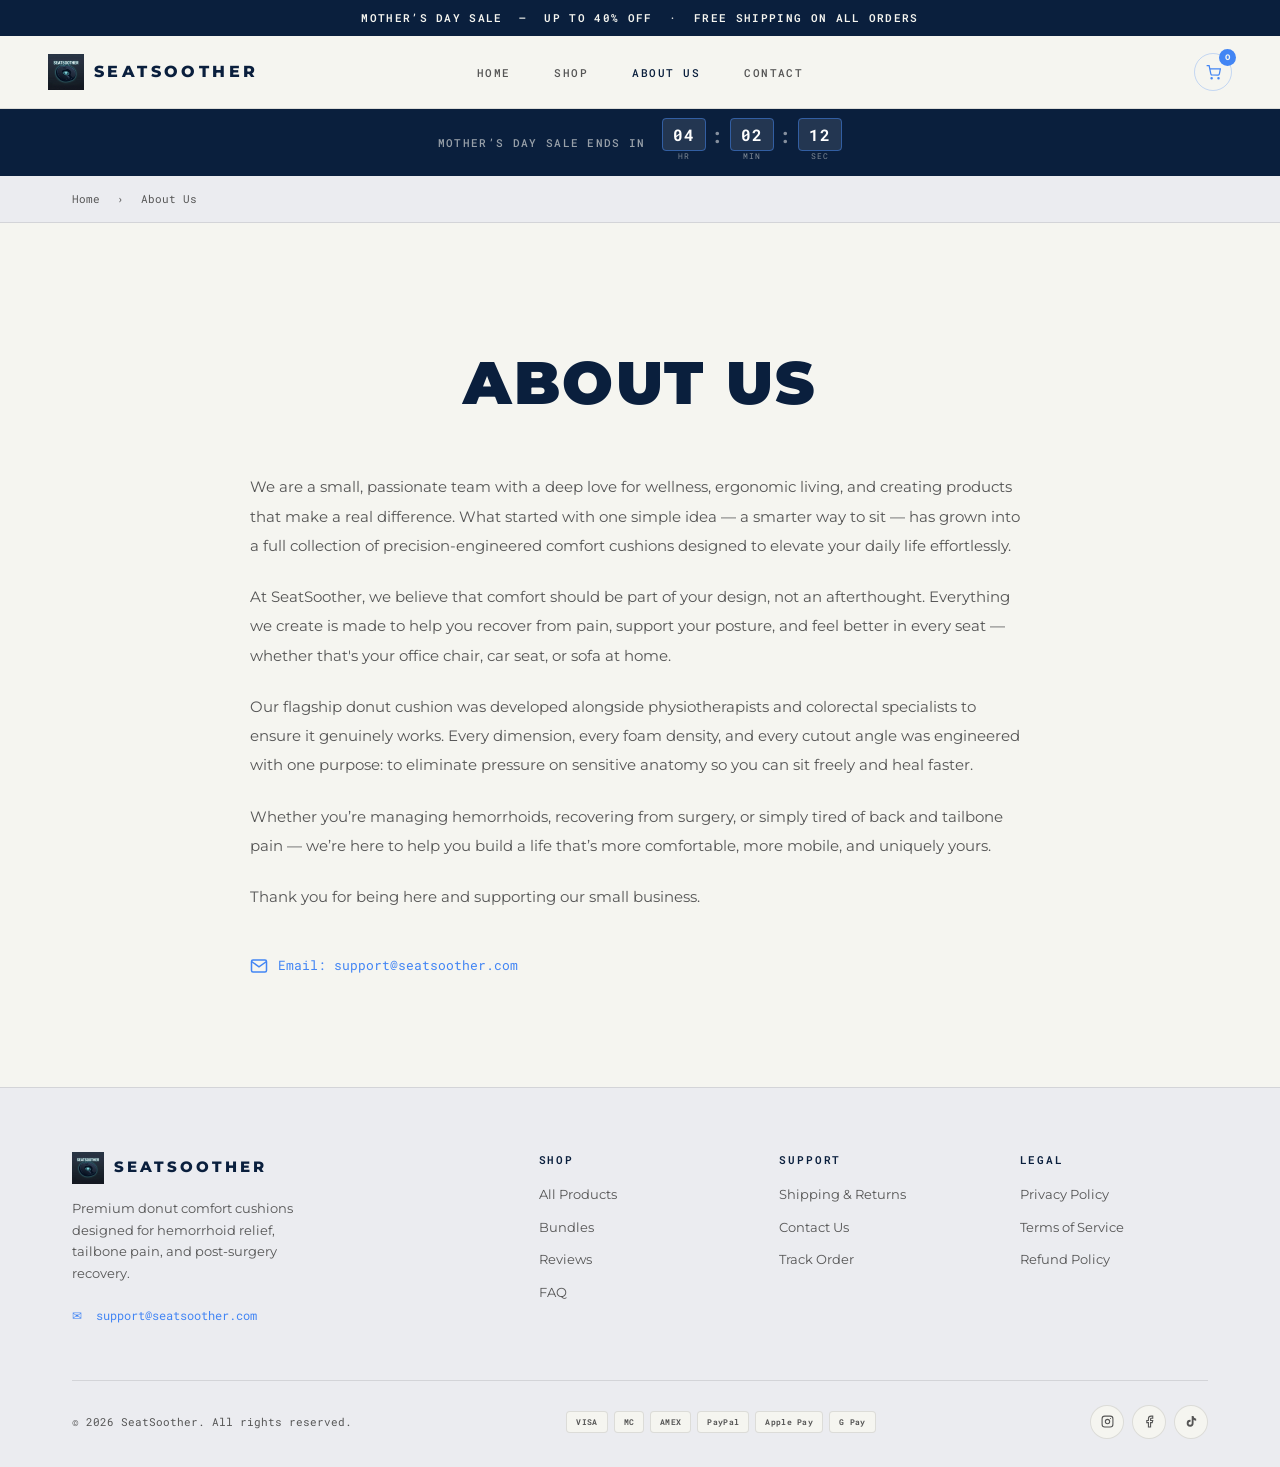
==== about.html @ 5a7e80be "Initial commit: SeatSoother e-commerce website Co-Authored-By: Claude Sonnet 4.6 <noreply@anthropic." ====
<!DOCTYPE html>
<html lang="en">
<head>
  <meta charset="UTF-8" />
  <meta name="viewport" content="width=device-width, initial-scale=1.0" />
  <title>About Us | SeatSoother</title>
  <meta name="description" content="Learn about the story behind SeatSoother — a brand dedicated to helping people sit in comfort and recover faster." />
  <link rel="preconnect" href="https://fonts.googleapis.com" />
  <link rel="preconnect" href="https://fonts.gstatic.com" crossorigin />
  <link href="https://fonts.googleapis.com/css2?family=Montserrat:wght@400;500;600;700;800;900&family=Roboto+Mono:wght@400;500;600&display=swap" rel="stylesheet" />
  <link rel="stylesheet" href="styles.css" />
</head>
<body>

<!-- ═══ ANNOUNCEMENT BAR ═══ -->
<div class="ann-bar">
  Mother&rsquo;s Day Sale &nbsp;&mdash;&nbsp; Up to 40% OFF &nbsp;&middot;&nbsp; Free Shipping on All Orders
</div>

<!-- ═══ NAVBAR ═══ -->
<nav class="navbar">
  <div class="navbar-inner">
    <a href="index.html" class="nav-logo">
      <img src="Brand_assets/Logo1.PNG.png" alt="SeatSoother" />
      <span class="nav-logo-text">SeatSoother</span>
    </a>
    <ul class="nav-links">
      <li><a href="index.html">Home</a></li>
      <li><a href="index.html">Shop</a></li>
      <li><a href="about.html" class="active">About Us</a></li>
      <li><a href="contact.html">Contact</a></li>
    </ul>
    <div class="nav-actions">
      <a href="shop.html" class="nav-cart" aria-label="Cart">
        <svg width="15" height="15" viewBox="0 0 24 24" fill="none" stroke="currentColor" stroke-width="2"><circle cx="9" cy="21" r="1"/><circle cx="20" cy="21" r="1"/><path d="M1 1h4l2.68 13.39a2 2 0 0 0 2 1.61h9.72a2 2 0 0 0 2-1.61L23 6H6"/></svg>
        <span class="nav-cart-badge" id="cartCount">0</span>
      </a>
      <button class="hamburger" id="hamburger" aria-label="Open menu">
        <span></span><span></span><span></span>
      </button>
    </div>
  </div>
</nav>

<!-- ═══ MOBILE NAV ═══ -->
<div class="mobile-nav" id="mobileNav">
  <button class="mobile-close" id="mobileClose">&times;</button>
  <a href="index.html" class="mobile-link">Home</a>
  <a href="index.html" class="mobile-link">Shop</a>
  <a href="about.html" class="mobile-link">About Us</a>
  <a href="contact.html" class="mobile-link">Contact</a>
  <a href="shop.html" class="btn btn-blue mobile-link" style="margin-top:10px;font-size:1.4rem;padding:16px 44px;">Shop Now</a>
</div>

<!-- ═══ COUNTDOWN ═══ -->
<div class="cd-banner">
  <span class="cd-label">Mother&rsquo;s Day Sale Ends In</span>
  <div class="cd-timer">
    <div>
      <span class="cd-unit" id="cd-h">04</span>
      <div class="cd-unit-label">HR</div>
    </div>
    <span class="cd-sep" style="font-size:2rem;margin-bottom:14px;">:</span>
    <div>
      <span class="cd-unit" id="cd-m">02</span>
      <div class="cd-unit-label">MIN</div>
    </div>
    <span class="cd-sep" style="font-size:2rem;margin-bottom:14px;">:</span>
    <div>
      <span class="cd-unit" id="cd-s">14</span>
      <div class="cd-unit-label">SEC</div>
    </div>
  </div>
</div>

<!-- ═══ BREADCRUMB ═══ -->
<div class="breadcrumb-bar">
  <div class="container">
    <nav class="breadcrumb">
      <a href="index.html">Home</a>
      <span class="sep">&rsaquo;</span>
      About Us
    </nav>
  </div>
</div>

<!-- ═══ ABOUT US ═══ -->
<section class="section about-section">
  <div class="container">
    <div class="about-content fade-up">
      <h1 class="about-title">About Us</h1>

      <p class="about-text">
        We are a small, passionate team with a deep love for wellness, ergonomic living, and creating products that make a real difference. What started with one simple idea — a smarter way to sit — has grown into a full collection of precision-engineered comfort cushions designed to elevate your daily life effortlessly.
      </p>

      <p class="about-text">
        At SeatSoother, we believe that comfort should be part of your design, not an afterthought. Everything we create is made to help you recover from pain, support your posture, and feel better in every seat — whether that's your office chair, car seat, or sofa at home.
      </p>

      <p class="about-text">
        Our flagship donut cushion was developed alongside physiotherapists and colorectal specialists to ensure it genuinely works. Every dimension, every foam density, and every cutout angle was engineered with one purpose: to eliminate pressure on sensitive anatomy so you can sit freely and heal faster.
      </p>

      <p class="about-text">
        Whether you&rsquo;re managing hemorrhoids, recovering from surgery, or simply tired of back and tailbone pain — we&rsquo;re here to help you build a life that&rsquo;s more comfortable, more mobile, and uniquely yours.
      </p>

      <p class="about-text">
        Thank you for being here and supporting our small business.
      </p>

      <div class="about-email">
        <svg width="18" height="18" viewBox="0 0 24 24" fill="none" stroke="currentColor" stroke-width="2"><rect x="2" y="4" width="20" height="16" rx="2"/><polyline points="22,6 12,13 2,6"/></svg>
        <a href="mailto:support@seatsoother.com">Email: support@seatsoother.com</a>
      </div>
    </div>
  </div>
</section>

<!-- ═══ FOOTER ═══ -->
<footer>
  <div class="footer-inner">
    <div class="footer-grid">
      <div>
        <div class="footer-logo">
          <img src="Brand_assets/Logo1.PNG.png" alt="SeatSoother" />
          <span class="footer-logo-text">SeatSoother</span>
        </div>
        <p class="footer-desc">Premium donut comfort cushions designed for hemorrhoid relief, tailbone pain, and post-surgery recovery.</p>
        <a href="mailto:support@seatsoother.com" class="footer-email">&#9993;&nbsp; support@seatsoother.com</a>
      </div>
      <div>
        <p class="footer-col-title">Shop</p>
        <div class="footer-col-links">
          <a href="shop.html">All Products</a>
          <a href="shop.html">Bundles</a>
          <a href="index.html#reviews">Reviews</a>
          <a href="index.html#faq">FAQ</a>
        </div>
      </div>
      <div>
        <p class="footer-col-title">Support</p>
        <div class="footer-col-links">
          <a href="#">Shipping &amp; Returns</a>
          <a href="contact.html">Contact Us</a>
          <a href="#">Track Order</a>
        </div>
      </div>
      <div>
        <p class="footer-col-title">Legal</p>
        <div class="footer-col-links">
          <a href="#">Privacy Policy</a>
          <a href="#">Terms of Service</a>
          <a href="#">Refund Policy</a>
        </div>
      </div>
    </div>
    <div class="footer-bottom">
      <p class="footer-copy">&copy; 2026 SeatSoother. All rights reserved.</p>
      <div class="payment-icons">
        <span class="payment-icon">VISA</span>
        <span class="payment-icon">MC</span>
        <span class="payment-icon">AMEX</span>
        <span class="payment-icon">PayPal</span>
        <span class="payment-icon">Apple Pay</span>
        <span class="payment-icon">G Pay</span>
      </div>
      <div class="footer-socials">
        <a href="#" class="social-btn" aria-label="Instagram">
          <svg width="13" height="13" viewBox="0 0 24 24" fill="none" stroke="currentColor" stroke-width="2"><rect x="2" y="2" width="20" height="20" rx="5"/><circle cx="12" cy="12" r="4"/><circle cx="17.5" cy="6.5" r="1" fill="currentColor" stroke="none"/></svg>
        </a>
        <a href="#" class="social-btn" aria-label="Facebook">
          <svg width="13" height="13" viewBox="0 0 24 24" fill="none" stroke="currentColor" stroke-width="2"><path d="M18 2h-3a5 5 0 0 0-5 5v3H7v4h3v8h4v-8h3l1-4h-4V7a1 1 0 0 1 1-1h3z"/></svg>
        </a>
        <a href="#" class="social-btn" aria-label="TikTok">
          <svg width="13" height="13" viewBox="0 0 24 24" fill="currentColor"><path d="M19.59 6.69a4.83 4.83 0 01-3.77-4.25V2h-3.45v13.67a2.89 2.89 0 01-2.88 2.5 2.89 2.89 0 01-2.89-2.89 2.89 2.89 0 012.89-2.89c.28 0 .54.04.79.1V9.01a6.33 6.33 0 00-.79-.05 6.34 6.34 0 00-6.34 6.34 6.34 6.34 0 006.34 6.34 6.34 6.34 0 006.33-6.34V8.86a8.17 8.17 0 004.79 1.54V6.96a4.85 4.85 0 01-1.02-.27z"/></svg>
        </a>
      </div>
    </div>
  </div>
</footer>

<script>
(function () {
  'use strict';

  /* ── Countdown (persists across pages via localStorage) ── */
  var CD_KEY = 'ss_cd_end';
  var stored = localStorage.getItem(CD_KEY);
  var end;
  if (stored && parseInt(stored, 10) > Date.now()) {
    end = new Date(parseInt(stored, 10));
  } else {
    end = new Date(Date.now() + 4 * 3600000 + 2 * 60000 + 14000);
    localStorage.setItem(CD_KEY, end.getTime().toString());
  }
  function tick() {
    var diff = Math.max(0, end - Date.now());
    document.getElementById('cd-h').textContent = String(Math.floor(diff / 3600000)).padStart(2, '0');
    document.getElementById('cd-m').textContent = String(Math.floor((diff % 3600000) / 60000)).padStart(2, '0');
    document.getElementById('cd-s').textContent = String(Math.floor((diff % 60000) / 1000)).padStart(2, '0');
  }
  tick(); setInterval(tick, 1000);

  /* ── Cart badge ── */
  document.getElementById('cartCount').textContent = localStorage.getItem('ss_cart') || '0';

  /* ── Mobile nav ── */
  document.getElementById('hamburger').addEventListener('click', function () { document.getElementById('mobileNav').classList.add('active'); });
  document.getElementById('mobileClose').addEventListener('click', function () { document.getElementById('mobileNav').classList.remove('active'); });
  document.querySelectorAll('.mobile-link').forEach(function (l) { l.addEventListener('click', function () { document.getElementById('mobileNav').classList.remove('active'); }); });

  /* ── Scroll reveal ── */
  var observer = new IntersectionObserver(function (entries) {
    entries.forEach(function (entry) {
      if (entry.isIntersecting) { entry.target.classList.add('visible'); observer.unobserve(entry.target); }
    });
  }, { threshold: 0.07 });
  document.querySelectorAll('.fade-up').forEach(function (el) { observer.observe(el); });
})();
</script>
</body>
</html>
---- styles.css ----
/* ── RESET ── */
*, *::before, *::after { box-sizing: border-box; margin: 0; padding: 0; }

/* ── COLOR SWATCHES ── */
.color-row { display: flex; align-items: center; gap: 12px; margin-bottom: 24px; flex-wrap: wrap; }
.color-row-label { font-family: var(--mono); font-size: 1rem; letter-spacing: .16em; text-transform: uppercase; color: var(--muted); margin-right: 4px; }
.swatch { width: 32px; height: 32px; border-radius: 50%; border: 2.5px solid transparent; cursor: pointer; transition: transform .2s; outline: 2.5px solid transparent; outline-offset: 3px; flex-shrink: 0; }
.swatch.active { outline-color: var(--blue); }
.swatch:hover { transform: scale(1.12); }
.swatch-black { background: #111; }
.swatch-navy  { background: var(--dark-blue); }
.color-selected-name { font-family: var(--mono); font-size: 1.15rem; color: var(--dark-blue); font-weight: 600; }

:root {
  --blue:      #4285F4;
  --dark-blue: #0A1F3D;
  --white:     #F5F5F0;
  --black:     #000000;
  --grey:      #ebecf0;
  --blue-dim:  rgba(66,133,244,.1);
  --blue-mid:  rgba(66,133,244,.3);
  --muted:     #555555;
  --border:    rgba(0,0,0,.1);
  --border-b:  rgba(66,133,244,.28);
  --font:      'Montserrat', sans-serif;
  --mono:      'Roboto Mono', monospace;
}

html { scroll-behavior: smooth; font-size: 10px; }
body {
  background: var(--white);
  color: var(--black);
  font-family: var(--font);
  font-size: 1.5rem;
  font-weight: 400;
  line-height: 1.65;
  overflow-x: hidden;
  -webkit-font-smoothing: antialiased;
}
a { color: inherit; text-decoration: none; transition: opacity .2s; }
img { display: block; max-width: 100%; }
ul { list-style: none; }

/* ── ANNOUNCEMENT BAR ── */
.ann-bar {
  background: var(--dark-blue);
  color: var(--white);
  text-align: center;
  padding: 9px 16px;
  font-family: var(--mono);
  font-size: 1.1rem;
  font-weight: 600;
  letter-spacing: .12em;
  text-transform: uppercase;
}

/* ── NAVBAR ── */
.navbar {
  background: var(--white);
  border-bottom: 1px solid var(--border);
  position: sticky;
  top: 0;
  z-index: 500;
}
.navbar-inner {
  max-width: 1360px;
  margin: 0 auto;
  padding: 0 48px;
  display: flex;
  align-items: center;
  justify-content: space-between;
  height: 72px;
}
.nav-logo { display: flex; align-items: center; gap: 10px; min-width: 180px; }
.nav-logo img { height: 36px; width: auto; }
.nav-logo-text {
  font-family: var(--font);
  font-size: 1.55rem;
  font-weight: 800;
  letter-spacing: .22em;
  text-transform: uppercase;
  color: var(--dark-blue);
}
.nav-links {
  display: flex;
  gap: 44px;
  position: absolute;
  left: 50%;
  transform: translateX(-50%);
}
.nav-links a {
  font-family: var(--mono);
  font-size: 1.05rem;
  font-weight: 500;
  letter-spacing: .14em;
  text-transform: uppercase;
  color: var(--muted);
  transition: color .2s;
}
.nav-links a:hover, .nav-links a.active { color: var(--dark-blue); opacity: 1; }
.nav-actions { display: flex; align-items: center; gap: 16px; min-width: 180px; justify-content: flex-end; }
.nav-cart {
  width: 38px; height: 38px;
  border: 1.5px solid var(--border-b);
  border-radius: 50%;
  display: flex; align-items: center; justify-content: center;
  color: var(--blue);
  position: relative;
  transition: border-color .2s;
}
.nav-cart:hover { border-color: var(--blue); opacity: 1; }
.nav-cart-badge {
  position: absolute; top: -5px; right: -5px;
  background: var(--blue);
  color: var(--white);
  font-size: .8rem; font-weight: 700;
  width: 17px; height: 17px;
  border-radius: 50%;
  display: flex; align-items: center; justify-content: center;
}
.hamburger { display: none; flex-direction: column; gap: 5px; background: none; border: none; padding: 4px; cursor: pointer; }
.hamburger span { width: 22px; height: 1.5px; background: var(--dark-blue); border-radius: 2px; display: block; }

/* ── COUNTDOWN ── */
.cd-banner {
  background: var(--dark-blue);
  color: var(--white);
  padding: 10px 16px;
  display: flex; align-items: center; justify-content: center;
  gap: 16px;
  font-family: var(--mono);
  font-size: 1.1rem;
  font-weight: 600;
  letter-spacing: .12em;
  text-transform: uppercase;
}
.cd-label { color: rgba(245,245,240,.6); font-weight: 500; }
.cd-timer { display: flex; align-items: center; gap: 5px; }
.cd-unit {
  background: rgba(255,255,255,.1);
  border: 1px solid rgba(66,133,244,.5);
  border-radius: 4px;
  padding: 5px 10px;
  font-size: 1.6rem;
  font-weight: 700;
  color: #fff;
  min-width: 36px;
  text-align: center;
}
.cd-sep { color: rgba(255,255,255,.5); }
.cd-unit-label { font-size: .8rem; font-weight: 400; letter-spacing: .14em; color: rgba(245,245,240,.5); text-align: center; margin-top: 2px; }

/* ── HERO ── */
.hero {
  display: flex;
  height: calc(100vh - 112px);
  min-height: 540px;
  max-height: 900px;
  overflow: hidden;
  position: relative;
}
.hero-left {
  width: 42%;
  background: var(--white);
  border-right: 1px solid var(--border);
  display: flex;
  flex-direction: column;
  justify-content: center;
  gap: 0;
  padding: 60px 60px 60px 72px;
  flex-shrink: 0;
  position: relative;
  z-index: 1;
}

/* ── HERO WAVE ANIMATION ── */
.hero-wave-bg { position: absolute; inset: 0; overflow: hidden; pointer-events: none; z-index: 0; }
.wave-svg { position: absolute; width: 200%; left: 0; height: 100px; }
.wl-1 { top: 16%; opacity: .11; animation: wdrift 18s linear infinite; }
.wl-2 { top: 48%; opacity: .08; animation: wdrift 13s linear infinite reverse; }
.wl-3 { top: 74%; opacity: .06; animation: wdrift  9s linear infinite; }
@keyframes wdrift { from { transform: translateX(0); } to { transform: translateX(-50%); } }

/* ── HERO SALE BADGE ── */
.hero-sale-badge { display: inline-flex; align-items: center; gap: 9px; background: var(--blue-dim); border: 1px solid var(--border-b); padding: 8px 18px; border-radius: 100px; font-family: var(--mono); font-size: 1rem; font-weight: 600; letter-spacing: .12em; text-transform: uppercase; color: var(--blue); margin-bottom: 24px; width: fit-content; }
.hero-sale-badge::before { content: ''; width: 7px; height: 7px; background: var(--blue); border-radius: 50%; flex-shrink: 0; }

/* ── HERO TRUST ROW ── */
.hero-trust-row { display: flex; gap: 20px; flex-wrap: wrap; margin-top: 32px; padding-top: 28px; border-top: 1px solid var(--border); }
.hero-trust-item { display: flex; align-items: center; gap: 7px; font-family: var(--mono); font-size: .95rem; color: var(--muted); letter-spacing: .1em; text-transform: uppercase; }
.hti-dot { width: 20px; height: 20px; background: var(--blue-dim); border: 1px solid var(--border-b); border-radius: 50%; display: flex; align-items: center; justify-content: center; color: var(--blue); font-size: 1rem; flex-shrink: 0; }
.hero-left::before {
  content: '';
  position: absolute;
  left: 0; top: 20%; bottom: 20%;
  width: 3px;
  background: linear-gradient(to bottom, transparent, var(--blue), transparent);
}
.hero-side-tab {
  position: absolute;
  left: -44px; top: 50%;
  transform: translateY(-50%) rotate(-90deg);
  background: var(--blue);
  color: var(--white);
  font-family: var(--mono);
  font-size: .9rem;
  font-weight: 600;
  letter-spacing: .22em;
  text-transform: uppercase;
  padding: 8px 24px;
  white-space: nowrap;
  z-index: 10;
  cursor: pointer;
}
.hero-eyebrow {
  font-family: var(--mono);
  font-size: 1rem;
  font-weight: 500;
  letter-spacing: .24em;
  text-transform: uppercase;
  color: var(--blue);
}
.hero-body { display: flex; flex-direction: column; gap: 32px; }
.hero-title {
  font-family: var(--font);
  font-size: clamp(2.8rem, 3vw, 5rem);
  font-weight: 900;
  line-height: 1.05;
  letter-spacing: .02em;
  text-transform: uppercase;
  color: var(--dark-blue);
}
.hero-title span { color: var(--blue); }
.hero-cta-row { display: flex; align-items: center; gap: 22px; flex-wrap: wrap; }
.hero-meta {
  font-family: var(--mono);
  font-size: .95rem;
  letter-spacing: .12em;
  text-transform: uppercase;
  color: var(--muted);
  line-height: 1.8;
}
.hero-right {
  flex: 1;
  background: var(--grey);
  display: flex; align-items: center; justify-content: center;
  position: relative;
  overflow: hidden;
  z-index: 1;
}
.hero-right::before {
  content: '';
  position: absolute;
  width: 60%; height: 60%;
  background: radial-gradient(circle, rgba(66,133,244,.13) 0%, transparent 70%);
  border-radius: 50%;
}
.hero-product-img {
  position: relative;
  z-index: 2;
  width: 72%;
  max-width: 540px;
  object-fit: contain;
  filter: drop-shadow(0 40px 80px rgba(66,133,244,.18));
  animation: float 6s ease-in-out infinite;
}
@keyframes float { 0%, 100% { transform: translateY(0); } 50% { transform: translateY(-12px); } }
.hero-badge {
  position: absolute; top: 28px; right: 28px;
  background: var(--blue);
  color: var(--white);
  font-family: var(--mono);
  font-size: 1.05rem; font-weight: 700;
  padding: 10px 18px;
  letter-spacing: .1em;
  text-transform: uppercase;
  z-index: 3;
}
.hero-rating {
  position: absolute; bottom: 28px; right: 28px;
  background: var(--white);
  border: 1px solid var(--border-b);
  padding: 11px 20px;
  display: flex; align-items: center; gap: 10px;
  font-family: var(--mono); font-size: 1.1rem;
  color: var(--dark-blue);
  z-index: 3;
}
.stars { color: var(--blue); letter-spacing: 2px; font-size: 1.2rem; }

/* ── BUTTONS ── */
.btn {
  font-family: var(--font);
  font-size: 1.1rem;
  font-weight: 700;
  letter-spacing: .12em;
  text-transform: uppercase;
  padding: 14px 32px;
  cursor: pointer;
  display: inline-flex; align-items: center; gap: 9px;
  border: 1.5px solid transparent;
  transition: all .22s ease;
  white-space: nowrap;
}
.btn-blue { background: var(--blue); color: var(--white); border-color: var(--blue); }
.btn-blue:hover { background: #3373e3; border-color: #3373e3; opacity: 1; }
.btn-outline-blue { background: transparent; color: var(--blue); border-color: var(--blue); }
.btn-outline-blue:hover { background: var(--blue-dim); opacity: 1; }
.btn-dark { background: var(--dark-blue); color: var(--white); border-color: var(--dark-blue); }
.btn-dark:hover { background: #0d2a52; border-color: #0d2a52; opacity: 1; }
.btn-outline-dark { background: transparent; color: var(--dark-blue); border-color: rgba(10,31,61,.3); }
.btn-outline-dark:hover { border-color: var(--dark-blue); opacity: 1; }

/* ── TRUST MARQUEE ── */
.trust-bar {
  background: var(--grey);
  border-top: 1px solid var(--border);
  border-bottom: 1px solid var(--border);
  overflow: hidden;
  padding: 14px 0;
}
.trust-track { display: flex; animation: marquee 34s linear infinite; white-space: nowrap; }
.trust-track:hover { animation-play-state: paused; }
@keyframes marquee { from { transform: translateX(0); } to { transform: translateX(-50%); } }
.trust-item {
  display: inline-flex; align-items: center; gap: 10px;
  padding: 0 44px;
  font-family: var(--mono); font-size: 1.05rem; font-weight: 500;
  letter-spacing: .14em; text-transform: uppercase;
  color: var(--muted);
  border-right: 1px solid var(--border);
  flex-shrink: 0;
}
.trust-icon {
  width: 26px; height: 26px;
  background: var(--blue-dim);
  border: 1px solid var(--border-b);
  border-radius: 50%;
  display: flex; align-items: center; justify-content: center;
  color: var(--blue); font-size: 1.1rem; flex-shrink: 0;
}

/* ── HELPERS ── */
.container { max-width: 1240px; margin: 0 auto; padding: 0 52px; }
.section { padding: 110px 0; }
.section-eyebrow {
  font-family: var(--mono);
  font-size: 1rem; font-weight: 500;
  letter-spacing: .26em; text-transform: uppercase;
  color: var(--blue); margin-bottom: 14px;
}
.section-title {
  font-family: var(--font);
  font-size: clamp(3rem, 4vw, 5rem);
  font-weight: 900;
  text-transform: uppercase;
  letter-spacing: .02em;
  line-height: 1.04;
  color: var(--dark-blue);
}
.section-title span { color: var(--blue); }
.section-header { text-align: center; margin-bottom: 72px; }

/* ── ANATOMY / FEATURES ── */
.anatomy-section { background: var(--grey); }
.anatomy-grid { display: grid; grid-template-columns: 1fr 1fr; gap: 80px; align-items: center; }
.anatomy-img-wrap {
  position: relative;
  border: 1px solid var(--border);
  background: var(--white);
  padding: 10px;
}
.anatomy-img-wrap img { width: 100%; }
.anatomy-img-wrap::after {
  content: '';
  position: absolute; inset: 0;
  background: linear-gradient(135deg, rgba(66,133,244,.05) 0%, transparent 60%);
  pointer-events: none;
}
.anatomy-features { display: flex; flex-direction: column; gap: 28px; }
.anat-feat {
  display: flex; gap: 18px; align-items: flex-start;
  padding: 24px;
  background: var(--white);
  border: 1px solid var(--border);
  border-left: 3px solid var(--blue);
  transition: background .25s;
}
.anat-feat:hover { background: var(--grey); }
.anat-num { font-family: var(--mono); font-size: 2.2rem; font-weight: 600; color: var(--blue); line-height: 1; flex-shrink: 0; }
.anat-feat h3 { font-size: 1.4rem; font-weight: 700; text-transform: uppercase; letter-spacing: .06em; color: var(--dark-blue); margin-bottom: 6px; }
.anat-feat p { font-size: 1.3rem; color: var(--muted); line-height: 1.75; }

/* ── USE CASES ── */
.use-cases-section { background: var(--white); }
.use-cases-img-wrap { position: relative; border: 1px solid var(--border); overflow: hidden; }
.use-cases-img-wrap img { width: 100%; }
.use-cases-img-wrap::before {
  content: '';
  position: absolute; inset: 0;
  background: linear-gradient(to bottom, transparent 60%, rgba(10,31,61,.55) 100%);
  z-index: 1;
}
.use-cases-caption {
  position: absolute; bottom: 0; left: 0; right: 0; z-index: 2;
  padding: 28px 36px;
  display: flex; align-items: center; justify-content: space-between; flex-wrap: wrap; gap: 14px;
}
.use-cases-caption p { font-family: var(--mono); font-size: 1.1rem; color: var(--white); letter-spacing: .12em; text-transform: uppercase; }
.use-tag { background: var(--blue-dim); border: 1px solid var(--border-b); color: var(--blue); font-family: var(--mono); font-size: 1rem; font-weight: 500; padding: 6px 14px; letter-spacing: .1em; text-transform: uppercase; }
.use-cards { display: grid; grid-template-columns: repeat(3, 1fr); gap: 2px; margin-top: 2px; }
.use-card { background: var(--grey); border: 1px solid var(--border); padding: 36px 28px; text-align: center; transition: background .25s; }
.use-card:hover { background: var(--white); }
.use-card-icon { width: 56px; height: 56px; border: 1.5px solid var(--border-b); border-radius: 50%; background: var(--blue-dim); display: flex; align-items: center; justify-content: center; color: var(--blue); font-size: 2.2rem; margin: 0 auto 18px; }
.use-card h3 { font-size: 1.4rem; font-weight: 700; text-transform: uppercase; letter-spacing: .06em; color: var(--dark-blue); margin-bottom: 8px; }
.use-card p { font-size: 1.3rem; color: var(--muted); line-height: 1.75; }

/* ── HOW TO USE ── */
.how-section { background: var(--grey); }
.how-grid { display: grid; grid-template-columns: 1fr 1fr; gap: 80px; align-items: center; }
.how-img-wrap { position: relative; background: var(--white); border: 1px solid var(--border); padding: 10px; }
.how-img-wrap img { width: 100%; }
.how-steps { display: flex; flex-direction: column; gap: 24px; }
.how-step { display: flex; gap: 20px; align-items: flex-start; padding: 22px 24px; border: 1px solid var(--border); background: var(--white); }
.how-step-num { font-family: var(--mono); font-size: 1.6rem; font-weight: 600; color: var(--blue); flex-shrink: 0; width: 32px; }
.how-step h3 { font-size: 1.4rem; font-weight: 700; text-transform: uppercase; letter-spacing: .06em; color: var(--dark-blue); margin-bottom: 6px; }
.how-step p { font-size: 1.3rem; color: var(--muted); line-height: 1.75; }
.how-warning { display: flex; gap: 16px; align-items: flex-start; padding: 20px 22px; background: rgba(220,50,50,.06); border: 1px solid rgba(220,50,50,.18); margin-top: 8px; }
.how-warning-icon { font-size: 2rem; flex-shrink: 0; line-height: 1; }
.how-warning p { font-size: 1.25rem; color: rgba(180,40,40,.9); line-height: 1.7; }

/* ── PRODUCT SECTION ── */
.product-section { background: var(--white); }
.product-grid { display: grid; grid-template-columns: 1fr 1fr; gap: 80px; align-items: center; }
.product-gallery { display: flex; flex-direction: column; gap: 12px; }
.product-main-img { background: var(--grey); border: 1px solid var(--border); aspect-ratio: 1; display: flex; align-items: center; justify-content: center; overflow: hidden; position: relative; cursor: zoom-in; }
.product-main-img::before { content: ''; position: absolute; inset: 0; background: radial-gradient(circle at center, rgba(66,133,244,.09) 0%, transparent 65%); pointer-events: none; }
.product-main-img img { width: 82%; position: relative; z-index: 1; transition: transform .5s ease; }
.product-main-img:hover img { transform: scale(1.05); }
.product-thumbs { display: flex; gap: 10px; }
.product-thumb { flex: 1; background: var(--grey); border: 1.5px solid var(--border); aspect-ratio: 1; display: flex; align-items: center; justify-content: center; cursor: pointer; transition: border-color .2s; padding: 10px; }
.product-thumb.active { border-color: var(--blue); }
.product-thumb:hover { border-color: var(--blue-mid); }
.product-thumb img { width: 100%; }
.prod-eyebrow { font-family: var(--mono); font-size: 1rem; font-weight: 500; letter-spacing: .24em; text-transform: uppercase; color: var(--blue); margin-bottom: 12px; }
.prod-title { font-family: var(--font); font-size: clamp(2.8rem, 3.4vw, 4.8rem); font-weight: 900; text-transform: uppercase; letter-spacing: .02em; line-height: 1.05; color: var(--dark-blue); margin-bottom: 16px; }
.prod-rating { display: flex; align-items: center; gap: 10px; margin-bottom: 22px; font-family: var(--mono); font-size: 1.2rem; color: var(--muted); }
.prod-desc { font-size: 1.4rem; color: var(--muted); line-height: 1.82; margin-bottom: 28px; }
.prod-price { display: flex; align-items: baseline; gap: 14px; margin-bottom: 24px; }
.price-now { font-family: var(--font); font-size: 3.6rem; font-weight: 900; color: var(--dark-blue); }
.price-was { font-size: 1.8rem; color: rgba(0,0,0,.28); text-decoration: line-through; }
.price-save { background: var(--blue); color: var(--white); font-family: var(--mono); font-size: .95rem; font-weight: 700; padding: 4px 10px; letter-spacing: .08em; }
.qty-row { display: flex; align-items: center; gap: 16px; margin-bottom: 26px; }
.qty-label { font-family: var(--mono); font-size: 1rem; letter-spacing: .16em; text-transform: uppercase; color: var(--muted); }
.qty-control { display: flex; align-items: center; border: 1px solid var(--border-b); }
.qty-btn { width: 40px; height: 40px; background: none; border: none; color: var(--blue); font-size: 2.2rem; font-weight: 300; cursor: pointer; display: flex; align-items: center; justify-content: center; transition: background .2s; }
.qty-btn:hover { background: var(--blue-dim); }
.qty-val { width: 52px; text-align: center; font-family: var(--mono); font-size: 1.6rem; font-weight: 600; color: var(--dark-blue); border: none; background: none; border-left: 1px solid var(--border-b); border-right: 1px solid var(--border-b); }
.prod-feats { display: flex; flex-direction: column; gap: 10px; margin-bottom: 32px; }
.prod-feat { display: flex; align-items: flex-start; gap: 12px; font-size: 1.35rem; color: var(--muted); }
.prod-feat-check { width: 20px; height: 20px; border-radius: 50%; background: var(--blue-dim); border: 1px solid var(--border-b); display: flex; align-items: center; justify-content: center; color: var(--blue); font-size: 1rem; flex-shrink: 0; margin-top: 2px; }
.prod-actions { display: flex; gap: 12px; flex-wrap: wrap; }

/* ── REVIEWS ── */
.reviews-section { background: var(--grey); }
.reviews-grid { display: grid; grid-template-columns: repeat(3, 1fr); gap: 20px; margin-bottom: 48px; }
.review-card { background: var(--white); border: 1px solid var(--border); border-top: 2px solid var(--blue); padding: 32px 28px; display: flex; flex-direction: column; gap: 16px; transition: box-shadow .2s; }
.review-card:hover { box-shadow: 0 6px 24px rgba(66,133,244,.1); }
.review-stars { font-size: 1.3rem; letter-spacing: 2px; color: var(--blue); }
.review-text { font-size: 1.35rem; color: var(--muted); line-height: 1.82; font-style: italic; flex: 1; }
.review-author { display: flex; align-items: center; gap: 13px; }
.review-av { width: 42px; height: 42px; background: var(--blue-dim); border: 1px solid var(--border-b); border-radius: 50%; color: var(--blue); display: flex; align-items: center; justify-content: center; font-family: var(--mono); font-size: 1.1rem; font-weight: 600; flex-shrink: 0; }
.review-name { font-size: 1.2rem; font-weight: 700; text-transform: uppercase; letter-spacing: .06em; color: var(--dark-blue); }
.review-role { font-family: var(--mono); font-size: 1.1rem; color: var(--muted); margin-top: 2px; }
.review-stats { display: grid; grid-template-columns: repeat(3, 1fr); border: 1px solid var(--border); background: var(--white); }
.rev-stat { text-align: center; padding: 38px; border-right: 1px solid var(--border); }
.rev-stat:last-child { border-right: none; }
.rev-stat-num { font-family: var(--font); font-size: 4.8rem; font-weight: 900; display: block; line-height: 1; margin-bottom: 8px; color: var(--blue); }
.rev-stat-lbl { font-family: var(--mono); font-size: 1rem; color: var(--muted); letter-spacing: .14em; text-transform: uppercase; }

/* ── FAQ ── */
.faq-section { background: var(--white); }
.faq-list { max-width: 760px; margin: 0 auto; }
.faq-item { border-bottom: 1px solid var(--border); }
.faq-q { display: flex; align-items: center; justify-content: space-between; padding: 22px 0; cursor: pointer; font-size: 1.45rem; font-weight: 600; text-transform: uppercase; letter-spacing: .04em; color: var(--dark-blue); gap: 18px; user-select: none; transition: color .2s; }
.faq-q:hover { color: var(--blue); }
.faq-toggle { width: 30px; height: 30px; border: 1.5px solid var(--border-b); border-radius: 50%; display: flex; align-items: center; justify-content: center; font-size: 1.6rem; font-weight: 300; color: var(--blue); flex-shrink: 0; transition: all .3s; }
.faq-item.open .faq-toggle { background: var(--blue); color: var(--white); border-color: var(--blue); transform: rotate(45deg); }
.faq-a { max-height: 0; overflow: hidden; transition: max-height .38s ease; }
.faq-a-inner { padding: 0 0 22px; font-size: 1.35rem; color: var(--muted); line-height: 1.82; max-width: 620px; }
.faq-item.open .faq-a { max-height: 320px; }

/* ── CTA ── */
.cta-section { background: var(--dark-blue); text-align: center; border-top: 1px solid rgba(66,133,244,.2); }
.cta-eyebrow { font-family: var(--mono); font-size: 1.05rem; letter-spacing: .24em; text-transform: uppercase; color: var(--blue); margin-bottom: 18px; }
.cta-title { font-family: var(--font); font-size: clamp(3.6rem, 6vw, 7.2rem); font-weight: 900; text-transform: uppercase; letter-spacing: .02em; line-height: 1.03; color: var(--white); margin-bottom: 20px; }
.cta-title span { color: var(--blue); }
.cta-sub { font-size: 1.5rem; color: rgba(245,245,240,.6); max-width: 480px; margin: 0 auto 44px; line-height: 1.8; }
.cta-actions { display: flex; align-items: center; justify-content: center; gap: 14px; flex-wrap: wrap; }
.cta-guarantee { margin-top: 24px; font-family: var(--mono); font-size: 1rem; color: rgba(245,245,240,.28); letter-spacing: .12em; text-transform: uppercase; }

/* ── FOOTER ── */
footer { background: var(--grey); border-top: 1px solid var(--border); padding: 64px 0 28px; }
.footer-inner { max-width: 1240px; margin: 0 auto; padding: 0 52px; }
.footer-grid { display: grid; grid-template-columns: 2.2fr 1fr 1fr 1fr; gap: 52px; margin-bottom: 52px; }
.footer-logo { display: flex; align-items: center; gap: 10px; margin-bottom: 14px; }
.footer-logo img { height: 32px; }
.footer-logo-text { font-size: 1.5rem; font-weight: 800; letter-spacing: .2em; text-transform: uppercase; color: var(--dark-blue); }
.footer-desc { font-size: 1.25rem; color: var(--muted); line-height: 1.75; max-width: 260px; margin-bottom: 18px; }
.footer-email { font-family: var(--mono); font-size: 1.2rem; color: var(--blue); }
.footer-col-title { font-family: var(--mono); font-size: 1.05rem; font-weight: 600; letter-spacing: .18em; text-transform: uppercase; margin-bottom: 16px; color: var(--dark-blue); }
.footer-col-links { display: flex; flex-direction: column; gap: 12px; }
.footer-col-links a { font-size: 1.25rem; color: var(--muted); }
.footer-col-links a:hover { color: var(--blue); opacity: 1; }
.footer-bottom { border-top: 1px solid var(--border); padding-top: 24px; display: flex; align-items: center; justify-content: space-between; gap: 16px; flex-wrap: wrap; }
.footer-copy { font-family: var(--mono); font-size: 1.1rem; color: var(--muted); }
.footer-socials { display: flex; gap: 8px; }
.social-btn { width: 34px; height: 34px; background: var(--white); border: 1px solid var(--border); border-radius: 50%; display: flex; align-items: center; justify-content: center; color: var(--muted); transition: all .2s; }
.social-btn:hover { border-color: var(--blue); color: var(--blue); opacity: 1; }
.payment-icons { display: flex; gap: 6px; align-items: center; flex-wrap: wrap; }
.payment-icon { background: var(--white); border: 1px solid var(--border); border-radius: 4px; padding: 4px 9px; font-family: var(--mono); font-size: .78rem; font-weight: 700; color: var(--muted); letter-spacing: .04em; }

/* ── BREADCRUMB ── */
.breadcrumb-bar { background: var(--grey); border-bottom: 1px solid var(--border); padding: 14px 0; }
.breadcrumb { font-family: var(--mono); font-size: 1.1rem; color: var(--muted); }
.breadcrumb a { color: var(--muted); }
.breadcrumb a:hover { color: var(--blue); opacity: 1; }
.breadcrumb .sep { margin: 0 10px; }

/* ── SHOP GRID ── */
.shop-section { background: var(--white); }
.shop-grid { display: grid; grid-template-columns: repeat(3, 1fr); gap: 24px; }
.shop-card { background: var(--white); border: 1px solid var(--border); overflow: hidden; transition: box-shadow .25s, transform .25s; cursor: pointer; }
.shop-card:hover { box-shadow: 0 8px 32px rgba(66,133,244,.13); transform: translateY(-3px); }
.shop-card-img { position: relative; background: var(--grey); overflow: hidden; }
.shop-card-img img { width: 100%; aspect-ratio: 1; object-fit: cover; transition: transform .4s ease; }
.shop-card:hover .shop-card-img img { transform: scale(1.04); }
.discount-badge { position: absolute; top: 12px; left: 12px; background: var(--blue); color: var(--white); font-family: var(--mono); font-size: 1rem; font-weight: 700; padding: 4px 10px; letter-spacing: .04em; }
.shop-card-body { padding: 20px 22px 22px; }
.shop-card-name { font-family: var(--font); font-size: 1.4rem; font-weight: 700; text-transform: uppercase; letter-spacing: .05em; color: var(--dark-blue); margin-bottom: 10px; }
.shop-card-price { display: flex; align-items: baseline; gap: 10px; }
.shop-price-now { font-family: var(--font); font-size: 1.9rem; font-weight: 800; color: var(--dark-blue); }
.shop-price-was { font-size: 1.4rem; color: rgba(0,0,0,.32); text-decoration: line-through; }
.shop-card-btn { display: block; width: 100%; margin-top: 14px; padding: 12px; background: var(--dark-blue); color: var(--white); font-family: var(--font); font-size: 1.1rem; font-weight: 700; letter-spacing: .1em; text-transform: uppercase; text-align: center; border: none; cursor: pointer; transition: background .2s; }
.shop-card-btn:hover { background: var(--blue); }

/* ── ABOUT PAGE ── */
.about-section { background: var(--white); }
.about-content { max-width: 780px; margin: 0 auto; }
.about-title { font-family: var(--font); font-size: clamp(3.5rem, 5vw, 6rem); font-weight: 900; text-transform: uppercase; letter-spacing: .04em; color: var(--dark-blue); margin-bottom: 40px; text-align: center; }
.about-text { font-size: 1.5rem; color: var(--muted); line-height: 1.95; margin-bottom: 22px; }
.about-email { display: flex; align-items: center; gap: 10px; font-family: var(--mono); font-size: 1.3rem; color: var(--blue); margin-top: 44px; }

/* ── CONTACT PAGE ── */
.contact-section { background: var(--white); }
.contact-title { font-family: var(--font); font-size: clamp(3rem, 4.5vw, 5.5rem); font-weight: 900; text-transform: uppercase; letter-spacing: .04em; color: var(--dark-blue); margin-bottom: 48px; text-align: center; }
.contact-form { max-width: 740px; margin: 0 auto; }
.form-row { display: grid; grid-template-columns: 1fr 1fr; gap: 16px; margin-bottom: 16px; }
.form-field { margin-bottom: 16px; }
.form-field input, .form-field textarea {
  width: 100%;
  background: var(--white);
  border: 1.5px solid var(--border);
  padding: 14px 18px;
  font-family: var(--font); font-size: 1.35rem;
  color: var(--dark-blue);
  outline: none;
  transition: border-color .2s;
}
.form-field input:focus, .form-field textarea:focus { border-color: var(--blue); }
.form-field input::placeholder, .form-field textarea::placeholder { color: #aaa; }
.form-field textarea { min-height: 150px; resize: vertical; }
.form-submit { display: flex; justify-content: center; margin-top: 12px; }
.contact-info { text-align: center; margin-top: 56px; font-family: var(--mono); font-size: 1.3rem; color: var(--muted); }
.contact-info a { color: var(--blue); }

/* ── DIVIDER ── */
.blue-divider { height: 1px; background: linear-gradient(to right, transparent, var(--blue-mid), transparent); }

/* ── FADE ANIMATIONS ── */
.fade-up { opacity: 0; transform: translateY(28px); transition: opacity .7s cubic-bezier(0,0,.3,1), transform .7s cubic-bezier(0,0,.3,1); }
.fade-up.visible { opacity: 1; transform: translateY(0); }

/* ── MOBILE NAV ── */
.mobile-nav { display: none; position: fixed; inset: 0; background: var(--white); z-index: 999; flex-direction: column; align-items: center; justify-content: center; gap: 28px; }
.mobile-nav.active { display: flex; }
.mobile-nav a { font-size: 2.2rem; font-weight: 800; text-transform: uppercase; letter-spacing: .07em; color: var(--dark-blue); }
.mobile-nav a:hover { color: var(--blue); opacity: 1; }
.mobile-close { position: absolute; top: 26px; right: 30px; font-size: 3rem; color: var(--muted); cursor: pointer; background: none; border: none; line-height: 1; }

/* ── STICKY MOBILE CTA ── */
.sticky-cta { display: none; position: fixed; bottom: 0; left: 0; right: 0; z-index: 400; padding: 12px 16px; background: var(--white); border-top: 1px solid var(--border-b); gap: 10px; align-items: center; }
.sticky-cta .btn { flex: 1; justify-content: center; }

/* ── COLLECTION PAGE ── */
.coll-header { background: var(--white); padding: 72px 0 52px; border-bottom: 1px solid var(--border); text-align: center; }
.coll-title { font-family: var(--font); font-size: clamp(3.4rem, 5vw, 6.8rem); font-weight: 900; text-transform: uppercase; letter-spacing: .03em; line-height: 1.04; color: var(--dark-blue); margin-bottom: 16px; }
.coll-title span { color: var(--blue); }
.coll-sub { font-family: var(--mono); font-size: 1.15rem; color: var(--muted); letter-spacing: .16em; text-transform: uppercase; }

.coll-section { background: var(--grey); padding: 72px 0 120px; }
.coll-grid { display: grid; grid-template-columns: 1fr 1fr; gap: 20px; }
.coll-card { display: flex; flex-direction: column; background: var(--white); border: 1px solid var(--border); overflow: hidden; transition: box-shadow .3s, transform .3s; cursor: pointer; }
.coll-card:hover { box-shadow: 0 14px 52px rgba(66,133,244,.14); transform: translateY(-5px); opacity: 1; }
.coll-card-img { position: relative; background: var(--grey); overflow: hidden; }
.coll-card-img img { width: 100%; aspect-ratio: 4 / 5; object-fit: contain; padding: 24px; transition: transform .5s ease; display: block; }
.coll-card:hover .coll-card-img img { transform: scale(1.04); }
.coll-badge { position: absolute; top: 16px; left: 16px; background: var(--blue); color: var(--white); font-family: var(--mono); font-size: 1.05rem; font-weight: 700; padding: 5px 12px; letter-spacing: .06em; }
.coll-card-body { padding: 28px 32px 36px; display: flex; flex-direction: column; gap: 12px; border-top: 1px solid var(--border); }
.coll-card-eyebrow { font-family: var(--mono); font-size: .95rem; font-weight: 500; letter-spacing: .22em; text-transform: uppercase; color: var(--blue); }
.coll-card-name { font-family: var(--font); font-size: clamp(2rem, 2.4vw, 3rem); font-weight: 900; text-transform: uppercase; letter-spacing: .03em; color: var(--dark-blue); line-height: 1.1; }
.coll-card-stars { display: flex; align-items: center; gap: 8px; }
.coll-stars-glyphs { color: var(--blue); letter-spacing: 2px; font-size: 1.3rem; }
.coll-card-stars span { font-family: var(--mono); font-size: 1.1rem; color: var(--muted); }
.coll-card-price { display: flex; align-items: baseline; gap: 12px; }
.coll-price-now { font-family: var(--font); font-size: 2.8rem; font-weight: 900; color: var(--dark-blue); }
.coll-price-was { font-size: 1.6rem; color: rgba(0,0,0,.3); text-decoration: line-through; }
.coll-card-cta { display: inline-flex; align-items: center; gap: 8px; font-family: var(--mono); font-size: 1.05rem; font-weight: 600; letter-spacing: .14em; text-transform: uppercase; color: var(--blue); padding-bottom: 2px; border-bottom: 1.5px solid var(--blue); width: fit-content; transition: gap .2s; }
.coll-card:hover .coll-card-cta { gap: 14px; }

/* ── PRODUCT PAGE EXTRAS ── */
.prod-stock { font-family: var(--mono); font-size: 1.05rem; color: #c0392b; font-weight: 600; letter-spacing: .1em; text-transform: uppercase; display: flex; align-items: center; gap: 8px; margin-bottom: 16px; }
.prod-stock::before { content: ''; width: 8px; height: 8px; background: #c0392b; border-radius: 50%; display: inline-block; flex-shrink: 0; }
.prod-guarantee { display: flex; gap: 18px; flex-wrap: wrap; margin-top: 20px; padding-top: 20px; border-top: 1px solid var(--border); }
.prod-guar-item { display: flex; align-items: center; gap: 7px; font-family: var(--mono); font-size: 1rem; color: var(--muted); letter-spacing: .08em; text-transform: uppercase; }
.prod-guar-item svg { color: var(--blue); flex-shrink: 0; }

/* ── RESPONSIVE ── */
@media (max-width: 1100px) {
  .hero { height: auto; max-height: none; flex-direction: column; }
  .hero-left { width: 100%; padding: 52px 44px; min-height: 280px; }
  .hero-side-tab { display: none; }
  .hero-right { min-height: 380px; }
  .wl-1 { top: 12%; }
  .wl-2 { top: 42%; }
  .wl-3 { top: 68%; }
  .anatomy-grid, .how-grid, .product-grid { grid-template-columns: 1fr; gap: 52px; }
  .footer-grid { grid-template-columns: 1fr 1fr; gap: 36px; }
  .shop-grid { grid-template-columns: repeat(2, 1fr); }
}
@media (max-width: 768px) {
  html { font-size: 9px; }
  .nav-links { display: none; }
  .hamburger { display: flex; }
  .hero-left { padding: 44px 26px; }
  .use-cards { grid-template-columns: 1fr; }
  .reviews-grid { grid-template-columns: 1fr; }
  .review-stats { grid-template-columns: 1fr; }
  .rev-stat { border-right: none; border-bottom: 1px solid var(--border); }
  .rev-stat:last-child { border-bottom: none; }
  .footer-grid { grid-template-columns: 1fr; }
  .footer-inner { padding: 0 26px; }
  .container { padding: 0 26px; }
  .navbar-inner { padding: 0 26px; }
  .product-thumbs { display: none; }
  .sticky-cta { display: flex; }
  body { padding-bottom: 70px; }
  .shop-grid { grid-template-columns: 1fr; }
  .form-row { grid-template-columns: 1fr; }
  .footer-bottom { flex-direction: column; align-items: flex-start; }
  .coll-grid { grid-template-columns: 1fr; }
  .prod-guarantee { gap: 10px; }
}
@media (max-width: 480px) {
  .hero-title { font-size: 3rem; }
  .cta-title { font-size: 3.4rem; }
}
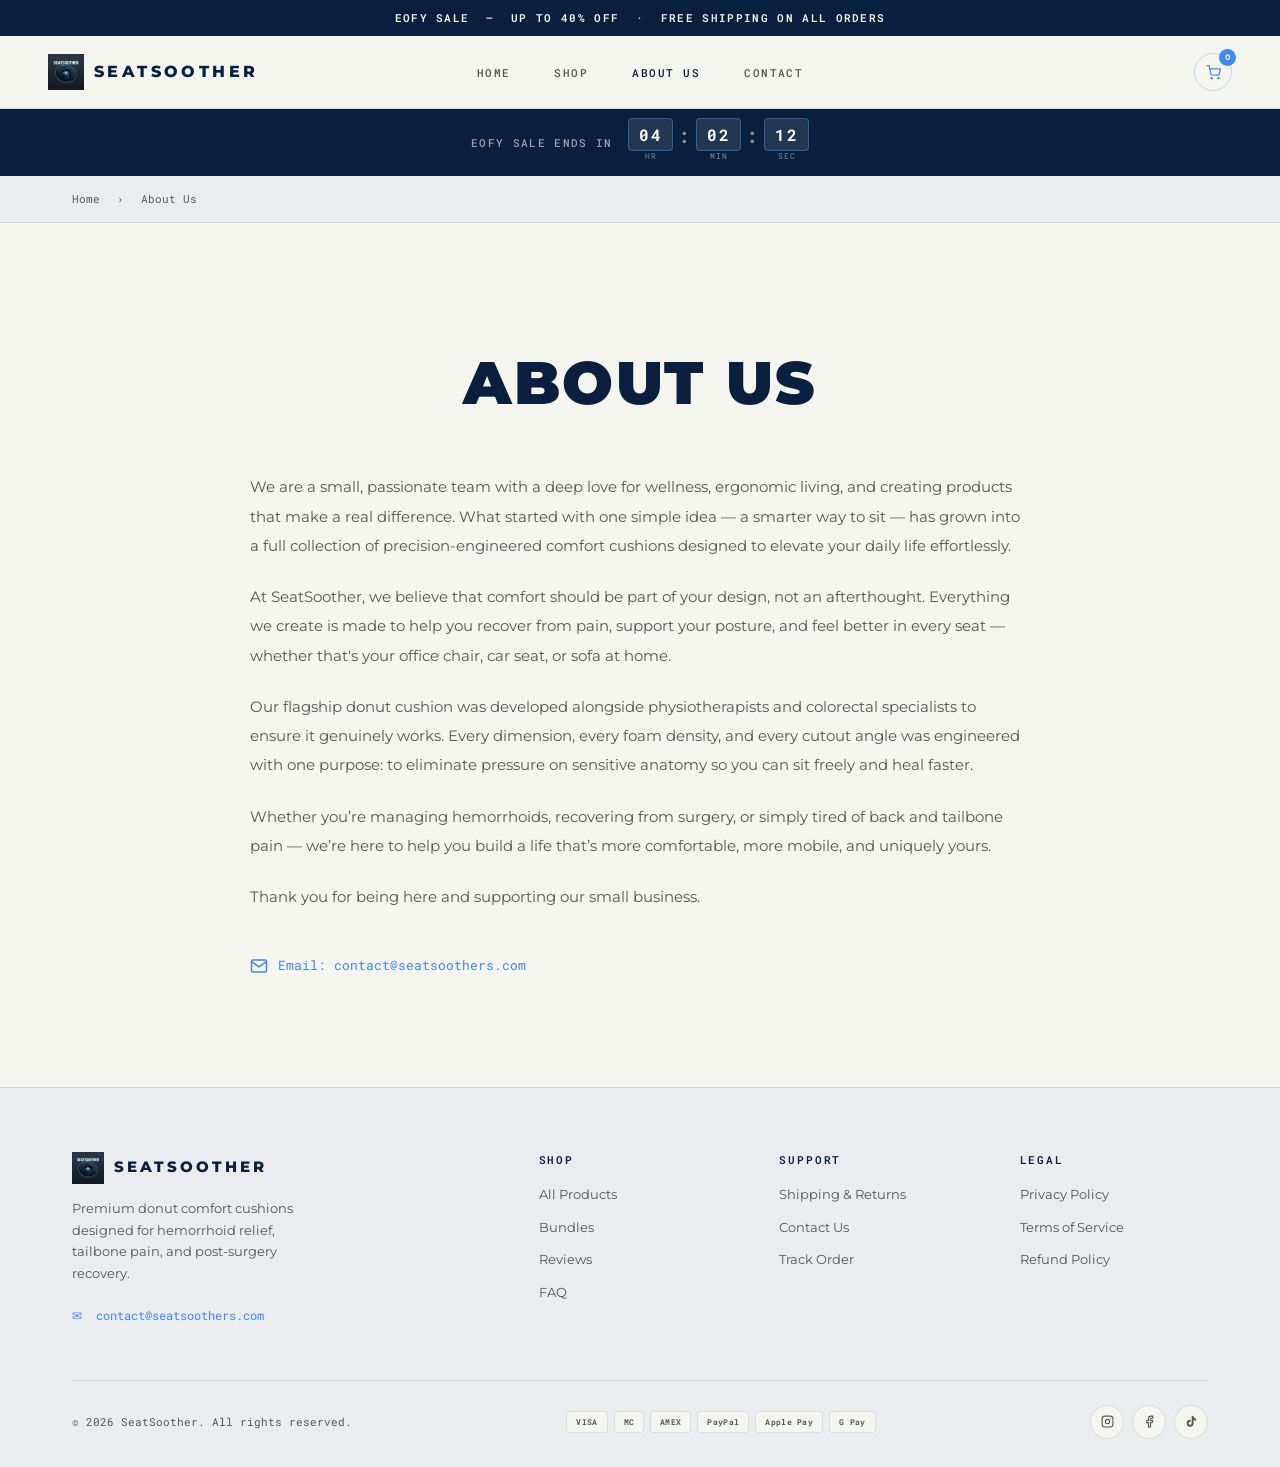
==== commit 9f65fe88: "Replace sale label, update email, fix mobile layout EOFY Sale replaces Mothers Day Sale on all pages" ====
--- a/about.html
+++ b/about.html
@@ -14,7 +14,7 @@
 
 <!-- ═══ ANNOUNCEMENT BAR ═══ -->
 <div class="ann-bar">
-  Mother&rsquo;s Day Sale &nbsp;&mdash;&nbsp; Up to 40% OFF &nbsp;&middot;&nbsp; Free Shipping on All Orders
+  EOFY Sale &nbsp;&mdash;&nbsp; Up to 40% OFF &nbsp;&middot;&nbsp; Free Shipping on All Orders
 </div>
 
 <!-- ═══ NAVBAR ═══ -->
@@ -54,7 +54,7 @@
 
 <!-- ═══ COUNTDOWN ═══ -->
 <div class="cd-banner">
-  <span class="cd-label">Mother&rsquo;s Day Sale Ends In</span>
+  <span class="cd-label">EOFY Sale Ends In</span>
   <div class="cd-timer">
     <div>
       <span class="cd-unit" id="cd-h">04</span>
@@ -112,7 +112,7 @@
 
       <div class="about-email">
         <svg width="18" height="18" viewBox="0 0 24 24" fill="none" stroke="currentColor" stroke-width="2"><rect x="2" y="4" width="20" height="16" rx="2"/><polyline points="22,6 12,13 2,6"/></svg>
-        <a href="mailto:support@seatsoother.com">Email: support@seatsoother.com</a>
+        <a href="mailto:contact@seatsoothers.com">Email: contact@seatsoothers.com</a>
       </div>
     </div>
   </div>
@@ -128,7 +128,7 @@
           <span class="footer-logo-text">SeatSoother</span>
         </div>
         <p class="footer-desc">Premium donut comfort cushions designed for hemorrhoid relief, tailbone pain, and post-surgery recovery.</p>
-        <a href="mailto:support@seatsoother.com" class="footer-email">&#9993;&nbsp; support@seatsoother.com</a>
+        <a href="mailto:contact@seatsoothers.com" class="footer-email">&#9993;&nbsp; contact@seatsoothers.com</a>
       </div>
       <div>
         <p class="footer-col-title">Shop</p>
--- a/styles.css
+++ b/styles.css
@@ -642,26 +642,80 @@
   html { font-size: 9px; }
   .nav-links { display: none; }
   .hamburger { display: flex; }
-  .hero-left { padding: 44px 26px; }
+
+  /* Announcement bar */
+  .ann-bar { font-size: 1rem; padding: 8px 12px; line-height: 1.6; }
+
+  /* Countdown */
+  .cd-banner { flex-wrap: wrap; gap: 8px; padding: 10px 16px; justify-content: center; }
+  .cd-label { width: 100%; text-align: center; font-size: 1rem; }
+  .cd-unit { font-size: 1.3rem; min-width: 28px; padding: 4px 8px; }
+
+  /* Hero */
+  .hero-left { padding: 36px 20px 32px; }
+  .hero-right { min-height: 260px; }
+  .hero-sale-badge { font-size: .9rem; padding: 6px 14px; margin-bottom: 16px; }
+  .hero-eyebrow { font-size: .9rem; }
+  .hero-trust-row { gap: 10px; margin-top: 20px; padding-top: 20px; }
+  .hero-trust-item { font-size: .85rem; gap: 5px; }
+  .hero-badge { top: 12px; right: 12px; font-size: .9rem; padding: 7px 12px; }
+  .hero-rating { bottom: 12px; right: 12px; font-size: 1rem; padding: 8px 12px; }
+  .hero-product-img { width: 80%; }
+
+  /* Use cases */
   .use-cards { grid-template-columns: 1fr; }
+
+  /* Reviews */
   .reviews-grid { grid-template-columns: 1fr; }
   .review-stats { grid-template-columns: 1fr; }
   .rev-stat { border-right: none; border-bottom: 1px solid var(--border); }
   .rev-stat:last-child { border-bottom: none; }
+
+  /* CTA */
+  .cta-actions { flex-direction: column; align-items: stretch; }
+  .cta-actions .btn { justify-content: center; }
+
+  /* Product */
+  .prod-actions { flex-direction: column; }
+  .prod-actions .btn { justify-content: center; width: 100%; }
+  .prod-guarantee { gap: 10px; flex-wrap: wrap; }
+  .product-thumbs { display: none; }
+
+  /* Footer */
   .footer-grid { grid-template-columns: 1fr; }
-  .footer-inner { padding: 0 26px; }
-  .container { padding: 0 26px; }
-  .navbar-inner { padding: 0 26px; }
-  .product-thumbs { display: none; }
+  .footer-inner { padding: 0 20px; }
+  .footer-bottom { flex-direction: column; align-items: flex-start; gap: 12px; }
+
+  /* Layout */
+  .container { padding: 0 20px; }
+  .navbar-inner { padding: 0 16px; }
   .sticky-cta { display: flex; }
-  body { padding-bottom: 70px; }
+  body { padding-bottom: 72px; }
+
+  /* Grids */
   .shop-grid { grid-template-columns: 1fr; }
+  .coll-grid { grid-template-columns: 1fr; }
   .form-row { grid-template-columns: 1fr; }
-  .footer-bottom { flex-direction: column; align-items: flex-start; }
-  .coll-grid { grid-template-columns: 1fr; }
-  .prod-guarantee { gap: 10px; }
+
+  /* Section spacing */
+  .section { padding: 72px 0; }
+  .section-header { margin-bottom: 48px; }
+  .coll-header { padding: 48px 0 36px; }
+  .coll-section { padding: 48px 0 80px; }
 }
 @media (max-width: 480px) {
-  .hero-title { font-size: 3rem; }
-  .cta-title { font-size: 3.4rem; }
-}
+  html { font-size: 8.5px; }
+  .hero-title { font-size: 3.2rem; }
+  .cta-title { font-size: 3.2rem; }
+  .hero-left { padding: 28px 16px 24px; }
+  .hero-right { min-height: 220px; }
+  .hero-product-img { width: 85%; }
+  .ann-bar { font-size: .95rem; }
+  .navbar-inner { padding: 0 12px; }
+  .container { padding: 0 16px; }
+  .footer-inner { padding: 0 16px; }
+  .cd-unit { font-size: 1.2rem; padding: 3px 7px; }
+  .price-now { font-size: 3rem; }
+  .coll-price-now { font-size: 2.4rem; }
+  .rev-stat-num { font-size: 3.8rem; }
+}
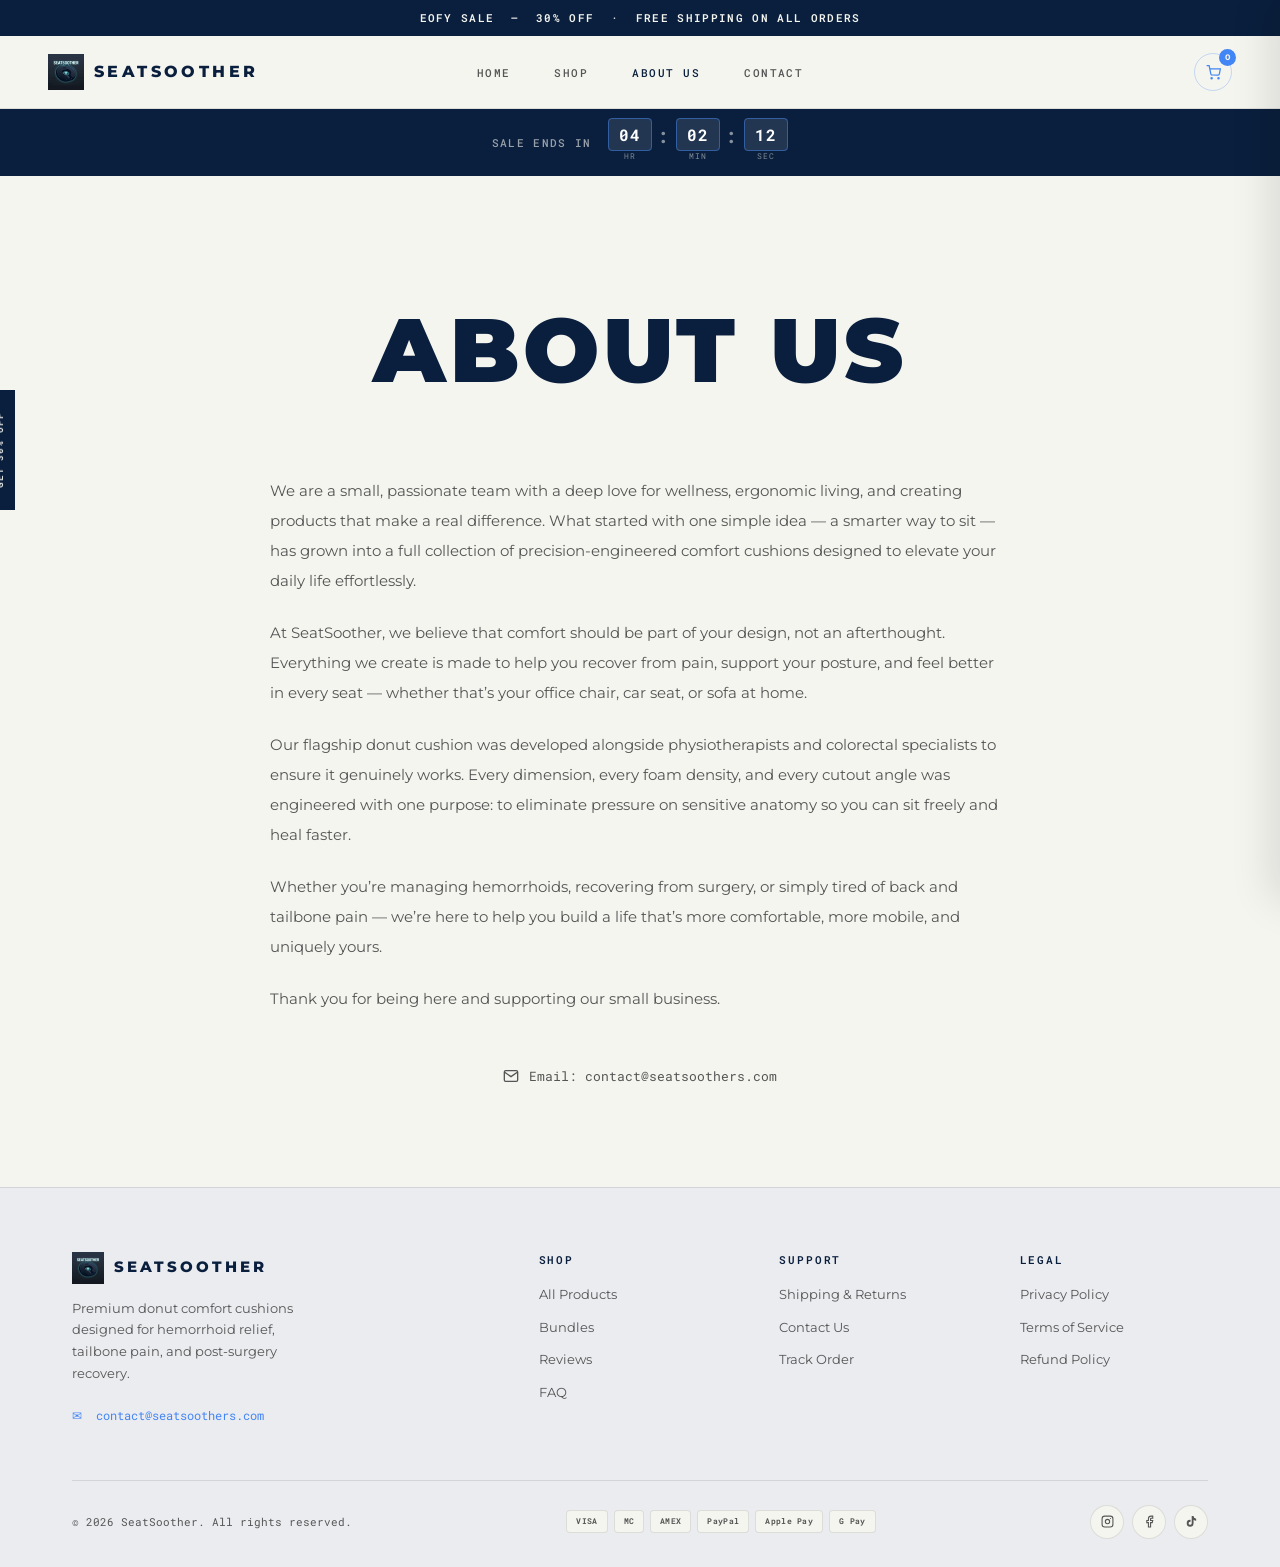
==== commit 079f64be: "Connect cart to Stripe and PayPal checkout - Add cart.js: slide-in cart drawer with full item manage" ====
--- a/about.html
+++ b/about.html
@@ -14,7 +14,7 @@
 
 <!-- ═══ ANNOUNCEMENT BAR ═══ -->
 <div class="ann-bar">
-  EOFY Sale &nbsp;&mdash;&nbsp; Up to 40% OFF &nbsp;&middot;&nbsp; Free Shipping on All Orders
+  EOFY Sale &nbsp;&mdash;&nbsp; 30% OFF &nbsp;&middot;&nbsp; Free Shipping on All Orders
 </div>
 
 <!-- ═══ NAVBAR ═══ -->
@@ -54,7 +54,7 @@
 
 <!-- ═══ COUNTDOWN ═══ -->
 <div class="cd-banner">
-  <span class="cd-label">EOFY Sale Ends In</span>
+  <span class="cd-label">Sale Ends In</span>
   <div class="cd-timer">
     <div>
       <span class="cd-unit" id="cd-h">04</span>
@@ -73,47 +73,35 @@
   </div>
 </div>
 
-<!-- ═══ BREADCRUMB ═══ -->
-<div class="breadcrumb-bar">
-  <div class="container">
-    <nav class="breadcrumb">
-      <a href="index.html">Home</a>
-      <span class="sep">&rsaquo;</span>
-      About Us
-    </nav>
-  </div>
-</div>
-
 <!-- ═══ ABOUT US ═══ -->
-<section class="section about-section">
-  <div class="container">
-    <div class="about-content fade-up">
-      <h1 class="about-title">About Us</h1>
-
-      <p class="about-text">
-        We are a small, passionate team with a deep love for wellness, ergonomic living, and creating products that make a real difference. What started with one simple idea — a smarter way to sit — has grown into a full collection of precision-engineered comfort cushions designed to elevate your daily life effortlessly.
-      </p>
-
-      <p class="about-text">
-        At SeatSoother, we believe that comfort should be part of your design, not an afterthought. Everything we create is made to help you recover from pain, support your posture, and feel better in every seat — whether that's your office chair, car seat, or sofa at home.
-      </p>
-
-      <p class="about-text">
-        Our flagship donut cushion was developed alongside physiotherapists and colorectal specialists to ensure it genuinely works. Every dimension, every foam density, and every cutout angle was engineered with one purpose: to eliminate pressure on sensitive anatomy so you can sit freely and heal faster.
-      </p>
-
-      <p class="about-text">
-        Whether you&rsquo;re managing hemorrhoids, recovering from surgery, or simply tired of back and tailbone pain — we&rsquo;re here to help you build a life that&rsquo;s more comfortable, more mobile, and uniquely yours.
-      </p>
-
-      <p class="about-text">
-        Thank you for being here and supporting our small business.
-      </p>
-
-      <div class="about-email">
-        <svg width="18" height="18" viewBox="0 0 24 24" fill="none" stroke="currentColor" stroke-width="2"><rect x="2" y="4" width="20" height="16" rx="2"/><polyline points="22,6 12,13 2,6"/></svg>
-        <a href="mailto:contact@seatsoothers.com">Email: contact@seatsoothers.com</a>
-      </div>
+<section class="about-section">
+  <div class="about-side-tab">Get 30% Off</div>
+  <div class="about-body fade-up">
+    <h1 class="about-title">About Us</h1>
+
+    <p class="about-text">
+      We are a small, passionate team with a deep love for wellness, ergonomic living, and creating products that make a real difference. What started with one simple idea — a smarter way to sit — has grown into a full collection of precision-engineered comfort cushions designed to elevate your daily life effortlessly.
+    </p>
+
+    <p class="about-text">
+      At SeatSoother, we believe that comfort should be part of your design, not an afterthought. Everything we create is made to help you recover from pain, support your posture, and feel better in every seat — whether that&rsquo;s your office chair, car seat, or sofa at home.
+    </p>
+
+    <p class="about-text">
+      Our flagship donut cushion was developed alongside physiotherapists and colorectal specialists to ensure it genuinely works. Every dimension, every foam density, and every cutout angle was engineered with one purpose: to eliminate pressure on sensitive anatomy so you can sit freely and heal faster.
+    </p>
+
+    <p class="about-text">
+      Whether you&rsquo;re managing hemorrhoids, recovering from surgery, or simply tired of back and tailbone pain — we&rsquo;re here to help you build a life that&rsquo;s more comfortable, more mobile, and uniquely yours.
+    </p>
+
+    <p class="about-text">
+      Thank you for being here and supporting our small business.
+    </p>
+
+    <div class="about-email">
+      <svg width="16" height="16" viewBox="0 0 24 24" fill="none" stroke="currentColor" stroke-width="2"><rect x="2" y="4" width="20" height="16" rx="2"/><polyline points="22,6 12,13 2,6"/></svg>
+      <a href="mailto:contact@seatsoothers.com">Email: contact@seatsoothers.com</a>
     </div>
   </div>
 </section>
@@ -220,5 +208,6 @@
   document.querySelectorAll('.fade-up').forEach(function (el) { observer.observe(el); });
 })();
 </script>
+<script src="cart.js"></script>
 </body>
 </html>
--- a/styles.css
+++ b/styles.css
@@ -158,133 +158,57 @@
   max-height: 900px;
   overflow: hidden;
   position: relative;
+  background: var(--white);
 }
 .hero-left {
   width: 42%;
-  background: var(--white);
-  border-right: 1px solid var(--border);
   display: flex;
   flex-direction: column;
   justify-content: center;
-  gap: 0;
-  padding: 60px 60px 60px 72px;
+  padding: 72px 64px 72px 80px;
   flex-shrink: 0;
   position: relative;
-  z-index: 1;
-}
-
-/* ── HERO WAVE ANIMATION ── */
-.hero-wave-bg { position: absolute; inset: 0; overflow: hidden; pointer-events: none; z-index: 0; }
-.wave-svg { position: absolute; width: 200%; left: 0; height: 100px; }
-.wl-1 { top: 16%; opacity: .11; animation: wdrift 18s linear infinite; }
-.wl-2 { top: 48%; opacity: .08; animation: wdrift 13s linear infinite reverse; }
-.wl-3 { top: 74%; opacity: .06; animation: wdrift  9s linear infinite; }
-@keyframes wdrift { from { transform: translateX(0); } to { transform: translateX(-50%); } }
-
-/* ── HERO SALE BADGE ── */
-.hero-sale-badge { display: inline-flex; align-items: center; gap: 9px; background: var(--blue-dim); border: 1px solid var(--border-b); padding: 8px 18px; border-radius: 100px; font-family: var(--mono); font-size: 1rem; font-weight: 600; letter-spacing: .12em; text-transform: uppercase; color: var(--blue); margin-bottom: 24px; width: fit-content; }
-.hero-sale-badge::before { content: ''; width: 7px; height: 7px; background: var(--blue); border-radius: 50%; flex-shrink: 0; }
-
-/* ── HERO TRUST ROW ── */
-.hero-trust-row { display: flex; gap: 20px; flex-wrap: wrap; margin-top: 32px; padding-top: 28px; border-top: 1px solid var(--border); }
-.hero-trust-item { display: flex; align-items: center; gap: 7px; font-family: var(--mono); font-size: .95rem; color: var(--muted); letter-spacing: .1em; text-transform: uppercase; }
-.hti-dot { width: 20px; height: 20px; background: var(--blue-dim); border: 1px solid var(--border-b); border-radius: 50%; display: flex; align-items: center; justify-content: center; color: var(--blue); font-size: 1rem; flex-shrink: 0; }
-.hero-left::before {
-  content: '';
-  position: absolute;
-  left: 0; top: 20%; bottom: 20%;
-  width: 3px;
-  background: linear-gradient(to bottom, transparent, var(--blue), transparent);
+  z-index: 2;
 }
 .hero-side-tab {
   position: absolute;
-  left: -44px; top: 50%;
-  transform: translateY(-50%) rotate(-90deg);
-  background: var(--blue);
+  left: 0; top: 50%;
+  transform: translateY(-50%) rotate(-90deg) translateX(-50%);
+  transform-origin: left center;
+  background: var(--dark-blue);
   color: var(--white);
   font-family: var(--mono);
-  font-size: .9rem;
+  font-size: .85rem;
   font-weight: 600;
   letter-spacing: .22em;
   text-transform: uppercase;
-  padding: 8px 24px;
+  padding: 8px 22px;
   white-space: nowrap;
   z-index: 10;
-  cursor: pointer;
-}
-.hero-eyebrow {
-  font-family: var(--mono);
-  font-size: 1rem;
-  font-weight: 500;
-  letter-spacing: .24em;
-  text-transform: uppercase;
-  color: var(--blue);
-}
-.hero-body { display: flex; flex-direction: column; gap: 32px; }
+}
 .hero-title {
   font-family: var(--font);
-  font-size: clamp(2.8rem, 3vw, 5rem);
+  font-size: clamp(3.6rem, 4.5vw, 7rem);
   font-weight: 900;
-  line-height: 1.05;
-  letter-spacing: .02em;
+  line-height: 1.0;
+  letter-spacing: .01em;
   text-transform: uppercase;
   color: var(--dark-blue);
-}
-.hero-title span { color: var(--blue); }
-.hero-cta-row { display: flex; align-items: center; gap: 22px; flex-wrap: wrap; }
-.hero-meta {
-  font-family: var(--mono);
-  font-size: .95rem;
-  letter-spacing: .12em;
-  text-transform: uppercase;
-  color: var(--muted);
-  line-height: 1.8;
-}
+  margin-bottom: 44px;
+}
+.hero-cta { font-size: 1.15rem; padding: 15px 38px; }
 .hero-right {
   flex: 1;
   background: var(--grey);
   display: flex; align-items: center; justify-content: center;
   position: relative;
   overflow: hidden;
-  z-index: 1;
-}
-.hero-right::before {
-  content: '';
-  position: absolute;
-  width: 60%; height: 60%;
-  background: radial-gradient(circle, rgba(66,133,244,.13) 0%, transparent 70%);
-  border-radius: 50%;
 }
 .hero-product-img {
-  position: relative;
-  z-index: 2;
-  width: 72%;
-  max-width: 540px;
+  width: 78%;
+  max-width: 560px;
   object-fit: contain;
-  filter: drop-shadow(0 40px 80px rgba(66,133,244,.18));
-  animation: float 6s ease-in-out infinite;
-}
-@keyframes float { 0%, 100% { transform: translateY(0); } 50% { transform: translateY(-12px); } }
-.hero-badge {
-  position: absolute; top: 28px; right: 28px;
-  background: var(--blue);
-  color: var(--white);
-  font-family: var(--mono);
-  font-size: 1.05rem; font-weight: 700;
-  padding: 10px 18px;
-  letter-spacing: .1em;
-  text-transform: uppercase;
-  z-index: 3;
-}
-.hero-rating {
-  position: absolute; bottom: 28px; right: 28px;
-  background: var(--white);
-  border: 1px solid var(--border-b);
-  padding: 11px 20px;
-  display: flex; align-items: center; gap: 10px;
-  font-family: var(--mono); font-size: 1.1rem;
-  color: var(--dark-blue);
-  z-index: 3;
+  filter: drop-shadow(0 32px 64px rgba(0,0,0,.1));
 }
 .stars { color: var(--blue); letter-spacing: 2px; font-size: 1.2rem; }
 
@@ -518,7 +442,12 @@
 .social-btn { width: 34px; height: 34px; background: var(--white); border: 1px solid var(--border); border-radius: 50%; display: flex; align-items: center; justify-content: center; color: var(--muted); transition: all .2s; }
 .social-btn:hover { border-color: var(--blue); color: var(--blue); opacity: 1; }
 .payment-icons { display: flex; gap: 6px; align-items: center; flex-wrap: wrap; }
-.payment-icon { background: var(--white); border: 1px solid var(--border); border-radius: 4px; padding: 4px 9px; font-family: var(--mono); font-size: .78rem; font-weight: 700; color: var(--muted); letter-spacing: .04em; }
+.payment-icon { background: var(--white); border: 1px solid var(--border); border-radius: 4px; padding: 4px 9px; font-family: var(--mono); font-size: .78rem; font-weight: 700; color: var(--muted); letter-spacing: .04em; display: inline-flex; align-items: center; }
+.pi-apple-pay { background: #000; color: #fff; font-family: -apple-system, BlinkMacSystemFont, 'Helvetica Neue', sans-serif; font-size: .78rem; font-weight: 500; letter-spacing: -.01em; border-color: #000; padding: 4px 8px; }
+.pi-visa { color: #1A1F71; font-style: italic; font-weight: 900; font-size: .88rem; font-family: 'Helvetica Neue', Arial, sans-serif; letter-spacing: .02em; }
+.pi-mastercard { padding: 1px 5px; }
+.pi-afterpay { background: #b2fce4; color: #000; font-weight: 800; font-size: .72rem; letter-spacing: -.02em; border-color: #b2fce4; font-family: var(--font); }
+.pi-paypal { color: #003087; font-weight: 700; font-size: .78rem; font-family: var(--font); letter-spacing: 0; }
 
 /* ── BREADCRUMB ── */
 .breadcrumb-bar { background: var(--grey); border-bottom: 1px solid var(--border); padding: 14px 0; }
@@ -545,16 +474,82 @@
 .shop-card-btn:hover { background: var(--blue); }
 
 /* ── ABOUT PAGE ── */
-.about-section { background: var(--white); }
-.about-content { max-width: 780px; margin: 0 auto; }
-.about-title { font-family: var(--font); font-size: clamp(3.5rem, 5vw, 6rem); font-weight: 900; text-transform: uppercase; letter-spacing: .04em; color: var(--dark-blue); margin-bottom: 40px; text-align: center; }
-.about-text { font-size: 1.5rem; color: var(--muted); line-height: 1.95; margin-bottom: 22px; }
-.about-email { display: flex; align-items: center; gap: 10px; font-family: var(--mono); font-size: 1.3rem; color: var(--blue); margin-top: 44px; }
+.about-section {
+  background: var(--white);
+  min-height: calc(100vh - 160px);
+  display: flex;
+  align-items: center;
+  justify-content: center;
+  position: relative;
+  padding: 100px 52px;
+}
+.about-side-tab {
+  position: fixed;
+  left: 0; top: 50%;
+  transform: translateY(-50%) rotate(-90deg) translateX(-50%);
+  transform-origin: left center;
+  background: var(--dark-blue);
+  color: var(--white);
+  font-family: var(--mono);
+  font-size: .85rem;
+  font-weight: 600;
+  letter-spacing: .22em;
+  text-transform: uppercase;
+  padding: 8px 22px;
+  white-space: nowrap;
+  z-index: 10;
+}
+.about-body { max-width: 740px; width: 100%; text-align: center; }
+.about-title {
+  font-family: var(--font);
+  font-size: clamp(4.8rem, 7vw, 9rem);
+  font-weight: 900;
+  text-transform: uppercase;
+  letter-spacing: .04em;
+  color: var(--dark-blue);
+  margin-bottom: 52px;
+  text-align: center;
+}
+.about-text {
+  font-size: 1.5rem;
+  color: var(--muted);
+  line-height: 2;
+  margin-bottom: 22px;
+  text-align: left;
+}
+.about-email {
+  display: flex;
+  align-items: center;
+  gap: 10px;
+  font-family: var(--mono);
+  font-size: 1.25rem;
+  color: var(--muted);
+  margin-top: 52px;
+  justify-content: center;
+}
+.about-email a { color: var(--muted); }
+.about-email a:hover { color: var(--blue); opacity: 1; }
 
 /* ── CONTACT PAGE ── */
-.contact-section { background: var(--white); }
-.contact-title { font-family: var(--font); font-size: clamp(3rem, 4.5vw, 5.5rem); font-weight: 900; text-transform: uppercase; letter-spacing: .04em; color: var(--dark-blue); margin-bottom: 48px; text-align: center; }
-.contact-form { max-width: 740px; margin: 0 auto; }
+.contact-breadcrumb-bar { text-align: center; border-bottom: none; background: var(--white); }
+.contact-section {
+  background: var(--white);
+  padding: 64px 52px 100px;
+  display: flex;
+  flex-direction: column;
+  align-items: center;
+}
+.contact-title {
+  font-family: var(--font);
+  font-size: clamp(3rem, 4.5vw, 5rem);
+  font-weight: 900;
+  text-transform: uppercase;
+  letter-spacing: .04em;
+  color: var(--dark-blue);
+  margin-bottom: 52px;
+  text-align: center;
+}
+.contact-form { max-width: 740px; width: 100%; }
 .form-row { display: grid; grid-template-columns: 1fr 1fr; gap: 16px; margin-bottom: 16px; }
 .form-field { margin-bottom: 16px; }
 .form-field input, .form-field textarea {
@@ -566,13 +561,79 @@
   color: var(--dark-blue);
   outline: none;
   transition: border-color .2s;
+  border-radius: 4px;
 }
 .form-field input:focus, .form-field textarea:focus { border-color: var(--blue); }
-.form-field input::placeholder, .form-field textarea::placeholder { color: #aaa; }
-.form-field textarea { min-height: 150px; resize: vertical; }
-.form-submit { display: flex; justify-content: center; margin-top: 12px; }
-.contact-info { text-align: center; margin-top: 56px; font-family: var(--mono); font-size: 1.3rem; color: var(--muted); }
-.contact-info a { color: var(--blue); }
+.form-field input::placeholder, .form-field textarea::placeholder { color: #bbb; }
+.form-field textarea { min-height: 160px; resize: vertical; }
+.form-submit { display: flex; justify-content: center; margin-top: 20px; }
+.contact-submit-btn {
+  background: var(--blue);
+  color: var(--white);
+  border: none;
+  border-radius: 100px;
+  font-size: 1.15rem;
+  font-weight: 700;
+  letter-spacing: .14em;
+  text-transform: uppercase;
+  padding: 16px 72px;
+  cursor: pointer;
+  transition: background .2s;
+}
+.contact-submit-btn:hover { background: #3373e3; opacity: 1; }
+.contact-info {
+  text-align: center;
+  margin-top: 64px;
+  font-family: var(--mono);
+  font-size: 1.25rem;
+  color: var(--muted);
+  display: flex;
+  align-items: center;
+  gap: 8px;
+}
+.contact-info a { color: var(--muted); }
+.contact-info a:hover { color: var(--blue); opacity: 1; }
+
+/* ── SIDE WIDGET (dismissible left panel) ── */
+.side-widget {
+  position: fixed;
+  left: 0;
+  top: 50%;
+  transform: translateY(-50%);
+  background: var(--dark-blue);
+  color: var(--white);
+  width: 38px;
+  padding: 14px 0 18px;
+  z-index: 200;
+  display: flex;
+  flex-direction: column;
+  align-items: center;
+  gap: 10px;
+  border-radius: 0 4px 4px 0;
+  box-shadow: 2px 0 12px rgba(0,0,0,.15);
+}
+.side-widget-close {
+  background: none;
+  border: none;
+  color: rgba(255,255,255,.5);
+  font-size: 1.4rem;
+  line-height: 1;
+  cursor: pointer;
+  padding: 0;
+  transition: color .2s;
+}
+.side-widget-close:hover { color: var(--white); }
+.side-widget-text {
+  writing-mode: vertical-rl;
+  text-orientation: mixed;
+  transform: rotate(180deg);
+  font-family: var(--mono);
+  font-size: .82rem;
+  font-weight: 600;
+  letter-spacing: .2em;
+  text-transform: uppercase;
+  white-space: nowrap;
+}
 
 /* ── DIVIDER ── */
 .blue-divider { height: 1px; background: linear-gradient(to right, transparent, var(--blue-mid), transparent); }
@@ -631,9 +692,6 @@
   .hero-left { width: 100%; padding: 52px 44px; min-height: 280px; }
   .hero-side-tab { display: none; }
   .hero-right { min-height: 380px; }
-  .wl-1 { top: 12%; }
-  .wl-2 { top: 42%; }
-  .wl-3 { top: 68%; }
   .anatomy-grid, .how-grid, .product-grid { grid-template-columns: 1fr; gap: 52px; }
   .footer-grid { grid-template-columns: 1fr 1fr; gap: 36px; }
   .shop-grid { grid-template-columns: repeat(2, 1fr); }
@@ -654,12 +712,7 @@
   /* Hero */
   .hero-left { padding: 36px 20px 32px; }
   .hero-right { min-height: 260px; }
-  .hero-sale-badge { font-size: .9rem; padding: 6px 14px; margin-bottom: 16px; }
-  .hero-eyebrow { font-size: .9rem; }
-  .hero-trust-row { gap: 10px; margin-top: 20px; padding-top: 20px; }
-  .hero-trust-item { font-size: .85rem; gap: 5px; }
-  .hero-badge { top: 12px; right: 12px; font-size: .9rem; padding: 7px 12px; }
-  .hero-rating { bottom: 12px; right: 12px; font-size: 1rem; padding: 8px 12px; }
+  .hero-title { margin-bottom: 28px; }
   .hero-product-img { width: 80%; }
 
   /* Use cases */
@@ -681,6 +734,15 @@
   .prod-guarantee { gap: 10px; flex-wrap: wrap; }
   .product-thumbs { display: none; }
 
+  /* About */
+  .about-section { padding: 72px 20px; min-height: auto; }
+  .about-side-tab { display: none; }
+  .about-title { font-size: 5rem; margin-bottom: 36px; }
+
+  /* Contact */
+  .contact-section { padding: 52px 20px 80px; }
+  .side-widget { display: none; }
+
   /* Footer */
   .footer-grid { grid-template-columns: 1fr; }
   .footer-inner { padding: 0 20px; }
@@ -705,7 +767,7 @@
 }
 @media (max-width: 480px) {
   html { font-size: 8.5px; }
-  .hero-title { font-size: 3.2rem; }
+  .hero-title { font-size: 3.6rem; }
   .cta-title { font-size: 3.2rem; }
   .hero-left { padding: 28px 16px 24px; }
   .hero-right { min-height: 220px; }
@@ -719,3 +781,145 @@
   .coll-price-now { font-size: 2.4rem; }
   .rev-stat-num { font-size: 3.8rem; }
 }
+
+/* ════════════════════════════════════════════
+   CART DRAWER
+   ════════════════════════════════════════════ */
+.ss-overlay {
+  position: fixed; inset: 0;
+  background: rgba(0,0,0,.45);
+  z-index: 900;
+  opacity: 0; pointer-events: none;
+  transition: opacity .3s;
+}
+.ss-overlay.open { opacity: 1; pointer-events: auto; }
+
+.ss-drawer {
+  position: fixed; top: 0; right: 0;
+  width: min(420px, 100vw);
+  height: 100dvh;
+  background: var(--white);
+  z-index: 901;
+  display: flex; flex-direction: column;
+  transform: translateX(100%);
+  transition: transform .35s cubic-bezier(.4,0,.2,1);
+  box-shadow: -8px 0 40px rgba(0,0,0,.12);
+}
+.ss-drawer.open { transform: translateX(0); }
+
+.ss-drawer-head {
+  display: flex; align-items: center; justify-content: space-between;
+  padding: 20px 24px;
+  border-bottom: 1px solid var(--border);
+  flex-shrink: 0;
+}
+.ss-drawer-title {
+  font-family: var(--font);
+  font-size: 1.55rem;
+  font-weight: 800;
+  letter-spacing: .12em;
+  text-transform: uppercase;
+  color: var(--dark-blue);
+}
+.ss-drawer-close {
+  background: none; border: none; cursor: pointer;
+  font-size: 2.4rem; line-height: 1;
+  color: var(--muted); padding: 0 4px;
+  transition: color .2s;
+}
+.ss-drawer-close:hover { color: var(--dark-blue); }
+
+.ss-drawer-body {
+  flex: 1; overflow-y: auto;
+  padding: 16px 24px;
+}
+
+.ss-cart-empty {
+  display: flex; flex-direction: column; align-items: center;
+  justify-content: center; gap: 8px;
+  height: 100%; min-height: 240px;
+  color: var(--muted);
+  font-family: var(--mono); font-size: 1.2rem;
+}
+.ss-cart-empty svg { opacity: .3; }
+
+.ss-cart-item {
+  display: flex; align-items: center; gap: 14px;
+  padding: 14px 0;
+  border-bottom: 1px solid var(--border);
+}
+.ss-item-img {
+  width: 72px; height: 72px; flex-shrink: 0;
+  border-radius: 8px; overflow: hidden;
+  border: 1px solid var(--border);
+}
+.ss-item-img img { width: 100%; height: 100%; object-fit: cover; }
+
+.ss-item-info { flex: 1; }
+.ss-item-name {
+  font-family: var(--font); font-size: 1.2rem; font-weight: 700;
+  color: var(--dark-blue); margin-bottom: 3px;
+}
+.ss-item-price {
+  font-family: var(--mono); font-size: 1.25rem; font-weight: 600;
+  color: var(--blue); margin-bottom: 8px;
+}
+
+.ss-qty-row { display: flex; align-items: center; gap: 8px; }
+.ss-qty-btn {
+  width: 26px; height: 26px; border-radius: 50%;
+  border: 1.5px solid var(--border-b);
+  background: none; cursor: pointer;
+  font-size: 1.4rem; line-height: 1;
+  color: var(--dark-blue);
+  display: flex; align-items: center; justify-content: center;
+  transition: background .15s, border-color .15s;
+}
+.ss-qty-btn:hover { background: var(--blue-dim); border-color: var(--blue); }
+.ss-qty-num {
+  font-family: var(--mono); font-size: 1.3rem; font-weight: 600;
+  min-width: 20px; text-align: center;
+}
+
+.ss-remove-btn {
+  background: none; border: none; cursor: pointer;
+  font-size: 2rem; line-height: 1; color: var(--muted);
+  padding: 4px; transition: color .2s; flex-shrink: 0;
+}
+.ss-remove-btn:hover { color: #e74c3c; }
+
+.ss-drawer-foot {
+  padding: 16px 24px 24px;
+  border-top: 1px solid var(--border);
+  flex-shrink: 0;
+}
+.ss-total-row {
+  display: flex; justify-content: space-between; align-items: center;
+  margin-bottom: 16px;
+  font-family: var(--font); font-size: 1.4rem;
+}
+.ss-total-row strong {
+  font-family: var(--mono); font-size: 1.8rem; font-weight: 700;
+  color: var(--dark-blue);
+}
+
+.ss-stripe-btn {
+  width: 100%; justify-content: center;
+  font-size: 1.15rem; padding: 15px 24px;
+  margin-bottom: 14px;
+}
+
+.ss-or-divider {
+  display: flex; align-items: center; gap: 10px;
+  margin-bottom: 12px; color: var(--muted);
+  font-family: var(--mono); font-size: 1rem;
+}
+.ss-or-divider::before, .ss-or-divider::after {
+  content: ''; flex: 1; height: 1px; background: var(--border);
+}
+
+#ssPaypalBtn { margin-bottom: 14px; min-height: 44px; }
+
+.ss-pay-icons {
+  display: flex; flex-wrap: wrap; gap: 6px; justify-content: center;
+}
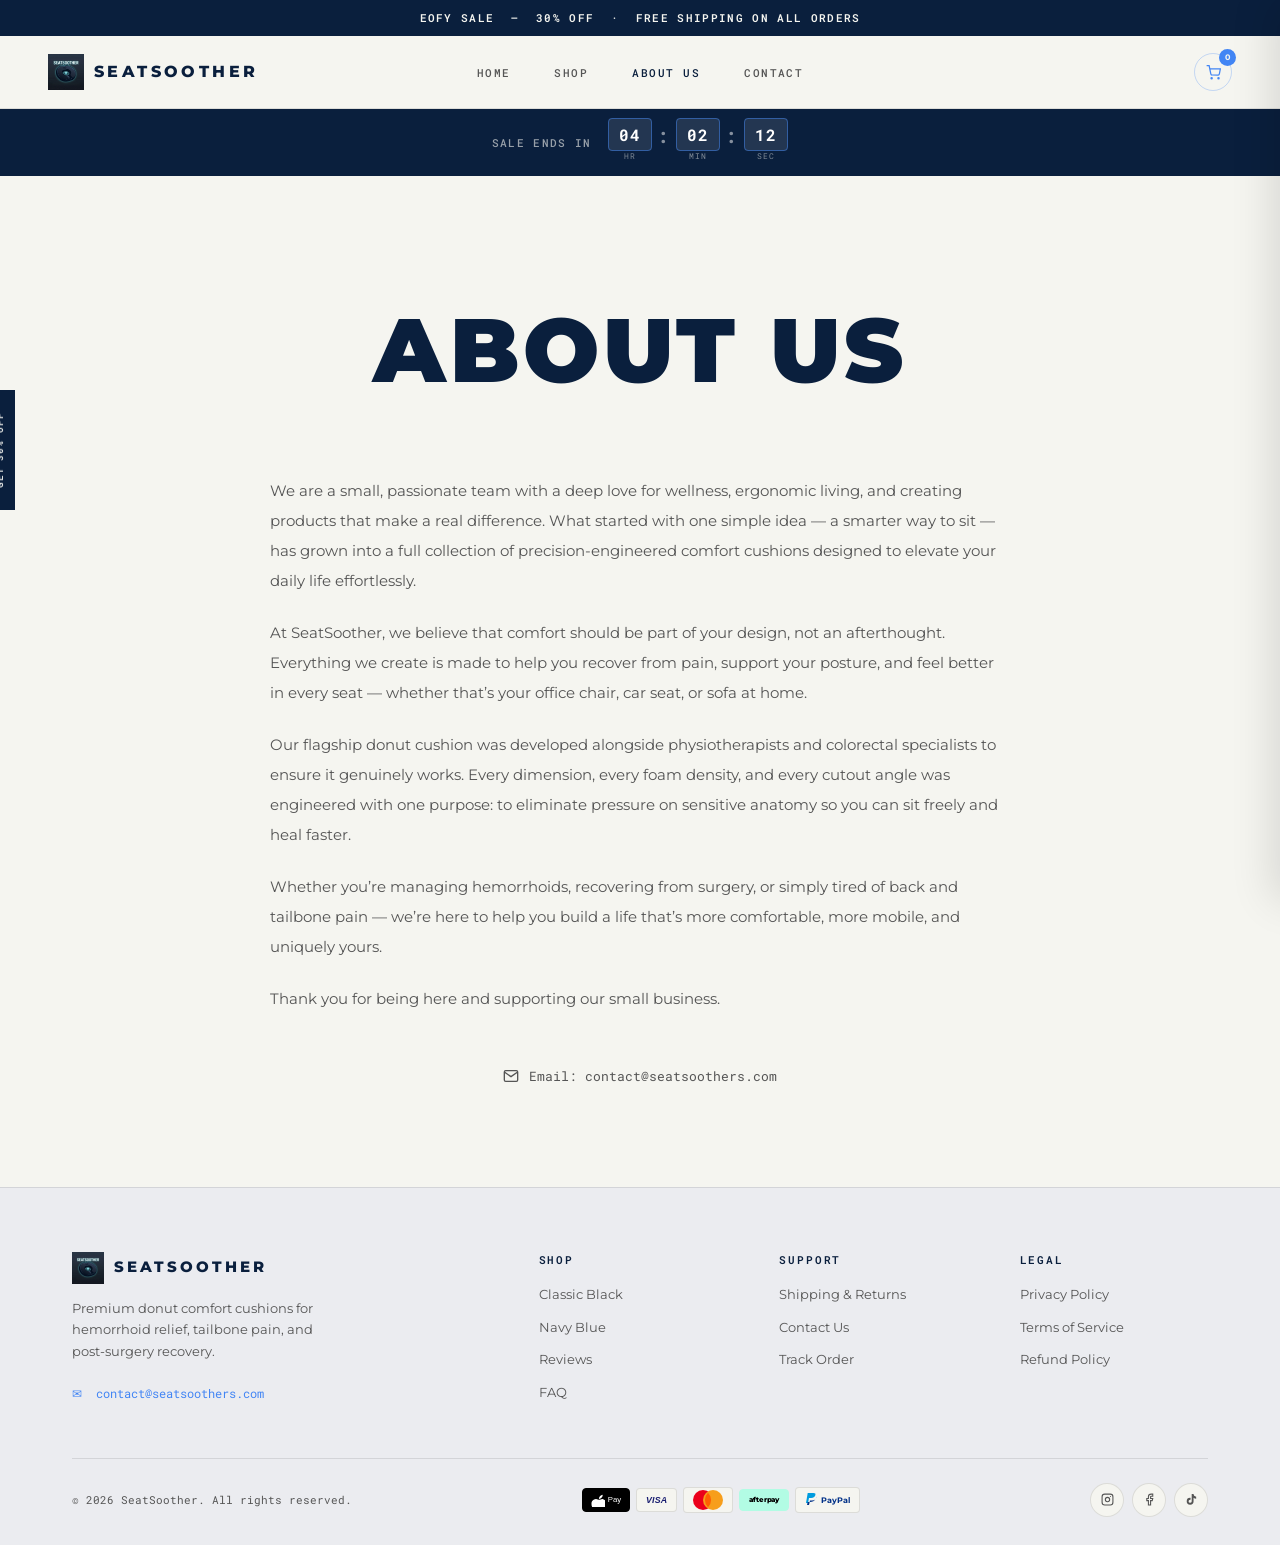
==== commit 0e19c535: "Merge all pages into single-file SPA All pages (Home, About, Contact, Product, Thank-you) are now se" ====
--- a/about.html
+++ b/about.html
@@ -1,213 +1,2 @@
 <!DOCTYPE html>
-<html lang="en">
-<head>
-  <meta charset="UTF-8" />
-  <meta name="viewport" content="width=device-width, initial-scale=1.0" />
-  <title>About Us | SeatSoother</title>
-  <meta name="description" content="Learn about the story behind SeatSoother — a brand dedicated to helping people sit in comfort and recover faster." />
-  <link rel="preconnect" href="https://fonts.googleapis.com" />
-  <link rel="preconnect" href="https://fonts.gstatic.com" crossorigin />
-  <link href="https://fonts.googleapis.com/css2?family=Montserrat:wght@400;500;600;700;800;900&family=Roboto+Mono:wght@400;500;600&display=swap" rel="stylesheet" />
-  <link rel="stylesheet" href="styles.css" />
-</head>
-<body>
-
-<!-- ═══ ANNOUNCEMENT BAR ═══ -->
-<div class="ann-bar">
-  EOFY Sale &nbsp;&mdash;&nbsp; 30% OFF &nbsp;&middot;&nbsp; Free Shipping on All Orders
-</div>
-
-<!-- ═══ NAVBAR ═══ -->
-<nav class="navbar">
-  <div class="navbar-inner">
-    <a href="index.html" class="nav-logo">
-      <img src="Brand_assets/Logo1.PNG.png" alt="SeatSoother" />
-      <span class="nav-logo-text">SeatSoother</span>
-    </a>
-    <ul class="nav-links">
-      <li><a href="index.html">Home</a></li>
-      <li><a href="index.html">Shop</a></li>
-      <li><a href="about.html" class="active">About Us</a></li>
-      <li><a href="contact.html">Contact</a></li>
-    </ul>
-    <div class="nav-actions">
-      <a href="shop.html" class="nav-cart" aria-label="Cart">
-        <svg width="15" height="15" viewBox="0 0 24 24" fill="none" stroke="currentColor" stroke-width="2"><circle cx="9" cy="21" r="1"/><circle cx="20" cy="21" r="1"/><path d="M1 1h4l2.68 13.39a2 2 0 0 0 2 1.61h9.72a2 2 0 0 0 2-1.61L23 6H6"/></svg>
-        <span class="nav-cart-badge" id="cartCount">0</span>
-      </a>
-      <button class="hamburger" id="hamburger" aria-label="Open menu">
-        <span></span><span></span><span></span>
-      </button>
-    </div>
-  </div>
-</nav>
-
-<!-- ═══ MOBILE NAV ═══ -->
-<div class="mobile-nav" id="mobileNav">
-  <button class="mobile-close" id="mobileClose">&times;</button>
-  <a href="index.html" class="mobile-link">Home</a>
-  <a href="index.html" class="mobile-link">Shop</a>
-  <a href="about.html" class="mobile-link">About Us</a>
-  <a href="contact.html" class="mobile-link">Contact</a>
-  <a href="shop.html" class="btn btn-blue mobile-link" style="margin-top:10px;font-size:1.4rem;padding:16px 44px;">Shop Now</a>
-</div>
-
-<!-- ═══ COUNTDOWN ═══ -->
-<div class="cd-banner">
-  <span class="cd-label">Sale Ends In</span>
-  <div class="cd-timer">
-    <div>
-      <span class="cd-unit" id="cd-h">04</span>
-      <div class="cd-unit-label">HR</div>
-    </div>
-    <span class="cd-sep" style="font-size:2rem;margin-bottom:14px;">:</span>
-    <div>
-      <span class="cd-unit" id="cd-m">02</span>
-      <div class="cd-unit-label">MIN</div>
-    </div>
-    <span class="cd-sep" style="font-size:2rem;margin-bottom:14px;">:</span>
-    <div>
-      <span class="cd-unit" id="cd-s">14</span>
-      <div class="cd-unit-label">SEC</div>
-    </div>
-  </div>
-</div>
-
-<!-- ═══ ABOUT US ═══ -->
-<section class="about-section">
-  <div class="about-side-tab">Get 30% Off</div>
-  <div class="about-body fade-up">
-    <h1 class="about-title">About Us</h1>
-
-    <p class="about-text">
-      We are a small, passionate team with a deep love for wellness, ergonomic living, and creating products that make a real difference. What started with one simple idea — a smarter way to sit — has grown into a full collection of precision-engineered comfort cushions designed to elevate your daily life effortlessly.
-    </p>
-
-    <p class="about-text">
-      At SeatSoother, we believe that comfort should be part of your design, not an afterthought. Everything we create is made to help you recover from pain, support your posture, and feel better in every seat — whether that&rsquo;s your office chair, car seat, or sofa at home.
-    </p>
-
-    <p class="about-text">
-      Our flagship donut cushion was developed alongside physiotherapists and colorectal specialists to ensure it genuinely works. Every dimension, every foam density, and every cutout angle was engineered with one purpose: to eliminate pressure on sensitive anatomy so you can sit freely and heal faster.
-    </p>
-
-    <p class="about-text">
-      Whether you&rsquo;re managing hemorrhoids, recovering from surgery, or simply tired of back and tailbone pain — we&rsquo;re here to help you build a life that&rsquo;s more comfortable, more mobile, and uniquely yours.
-    </p>
-
-    <p class="about-text">
-      Thank you for being here and supporting our small business.
-    </p>
-
-    <div class="about-email">
-      <svg width="16" height="16" viewBox="0 0 24 24" fill="none" stroke="currentColor" stroke-width="2"><rect x="2" y="4" width="20" height="16" rx="2"/><polyline points="22,6 12,13 2,6"/></svg>
-      <a href="mailto:contact@seatsoothers.com">Email: contact@seatsoothers.com</a>
-    </div>
-  </div>
-</section>
-
-<!-- ═══ FOOTER ═══ -->
-<footer>
-  <div class="footer-inner">
-    <div class="footer-grid">
-      <div>
-        <div class="footer-logo">
-          <img src="Brand_assets/Logo1.PNG.png" alt="SeatSoother" />
-          <span class="footer-logo-text">SeatSoother</span>
-        </div>
-        <p class="footer-desc">Premium donut comfort cushions designed for hemorrhoid relief, tailbone pain, and post-surgery recovery.</p>
-        <a href="mailto:contact@seatsoothers.com" class="footer-email">&#9993;&nbsp; contact@seatsoothers.com</a>
-      </div>
-      <div>
-        <p class="footer-col-title">Shop</p>
-        <div class="footer-col-links">
-          <a href="shop.html">All Products</a>
-          <a href="shop.html">Bundles</a>
-          <a href="index.html#reviews">Reviews</a>
-          <a href="index.html#faq">FAQ</a>
-        </div>
-      </div>
-      <div>
-        <p class="footer-col-title">Support</p>
-        <div class="footer-col-links">
-          <a href="#">Shipping &amp; Returns</a>
-          <a href="contact.html">Contact Us</a>
-          <a href="#">Track Order</a>
-        </div>
-      </div>
-      <div>
-        <p class="footer-col-title">Legal</p>
-        <div class="footer-col-links">
-          <a href="#">Privacy Policy</a>
-          <a href="#">Terms of Service</a>
-          <a href="#">Refund Policy</a>
-        </div>
-      </div>
-    </div>
-    <div class="footer-bottom">
-      <p class="footer-copy">&copy; 2026 SeatSoother. All rights reserved.</p>
-      <div class="payment-icons">
-        <span class="payment-icon">VISA</span>
-        <span class="payment-icon">MC</span>
-        <span class="payment-icon">AMEX</span>
-        <span class="payment-icon">PayPal</span>
-        <span class="payment-icon">Apple Pay</span>
-        <span class="payment-icon">G Pay</span>
-      </div>
-      <div class="footer-socials">
-        <a href="#" class="social-btn" aria-label="Instagram">
-          <svg width="13" height="13" viewBox="0 0 24 24" fill="none" stroke="currentColor" stroke-width="2"><rect x="2" y="2" width="20" height="20" rx="5"/><circle cx="12" cy="12" r="4"/><circle cx="17.5" cy="6.5" r="1" fill="currentColor" stroke="none"/></svg>
-        </a>
-        <a href="#" class="social-btn" aria-label="Facebook">
-          <svg width="13" height="13" viewBox="0 0 24 24" fill="none" stroke="currentColor" stroke-width="2"><path d="M18 2h-3a5 5 0 0 0-5 5v3H7v4h3v8h4v-8h3l1-4h-4V7a1 1 0 0 1 1-1h3z"/></svg>
-        </a>
-        <a href="#" class="social-btn" aria-label="TikTok">
-          <svg width="13" height="13" viewBox="0 0 24 24" fill="currentColor"><path d="M19.59 6.69a4.83 4.83 0 01-3.77-4.25V2h-3.45v13.67a2.89 2.89 0 01-2.88 2.5 2.89 2.89 0 01-2.89-2.89 2.89 2.89 0 012.89-2.89c.28 0 .54.04.79.1V9.01a6.33 6.33 0 00-.79-.05 6.34 6.34 0 00-6.34 6.34 6.34 6.34 0 006.34 6.34 6.34 6.34 0 006.33-6.34V8.86a8.17 8.17 0 004.79 1.54V6.96a4.85 4.85 0 01-1.02-.27z"/></svg>
-        </a>
-      </div>
-    </div>
-  </div>
-</footer>
-
-<script>
-(function () {
-  'use strict';
-
-  /* ── Countdown (persists across pages via localStorage) ── */
-  var CD_KEY = 'ss_cd_end';
-  var stored = localStorage.getItem(CD_KEY);
-  var end;
-  if (stored && parseInt(stored, 10) > Date.now()) {
-    end = new Date(parseInt(stored, 10));
-  } else {
-    end = new Date(Date.now() + 4 * 3600000 + 2 * 60000 + 14000);
-    localStorage.setItem(CD_KEY, end.getTime().toString());
-  }
-  function tick() {
-    var diff = Math.max(0, end - Date.now());
-    document.getElementById('cd-h').textContent = String(Math.floor(diff / 3600000)).padStart(2, '0');
-    document.getElementById('cd-m').textContent = String(Math.floor((diff % 3600000) / 60000)).padStart(2, '0');
-    document.getElementById('cd-s').textContent = String(Math.floor((diff % 60000) / 1000)).padStart(2, '0');
-  }
-  tick(); setInterval(tick, 1000);
-
-  /* ── Cart badge ── */
-  document.getElementById('cartCount').textContent = localStorage.getItem('ss_cart') || '0';
-
-  /* ── Mobile nav ── */
-  document.getElementById('hamburger').addEventListener('click', function () { document.getElementById('mobileNav').classList.add('active'); });
-  document.getElementById('mobileClose').addEventListener('click', function () { document.getElementById('mobileNav').classList.remove('active'); });
-  document.querySelectorAll('.mobile-link').forEach(function (l) { l.addEventListener('click', function () { document.getElementById('mobileNav').classList.remove('active'); }); });
-
-  /* ── Scroll reveal ── */
-  var observer = new IntersectionObserver(function (entries) {
-    entries.forEach(function (entry) {
-      if (entry.isIntersecting) { entry.target.classList.add('visible'); observer.unobserve(entry.target); }
-    });
-  }, { threshold: 0.07 });
-  document.querySelectorAll('.fade-up').forEach(function (el) { observer.observe(el); });
-})();
-</script>
-<script src="cart.js"></script>
-</body>
-</html>
+<html><head><meta charset="UTF-8" /><meta http-equiv="refresh" content="0;url=index.html?p=about" /><title>Redirecting…</title></head><body><script>window.location.replace('index.html?p=about');</script></body></html>
